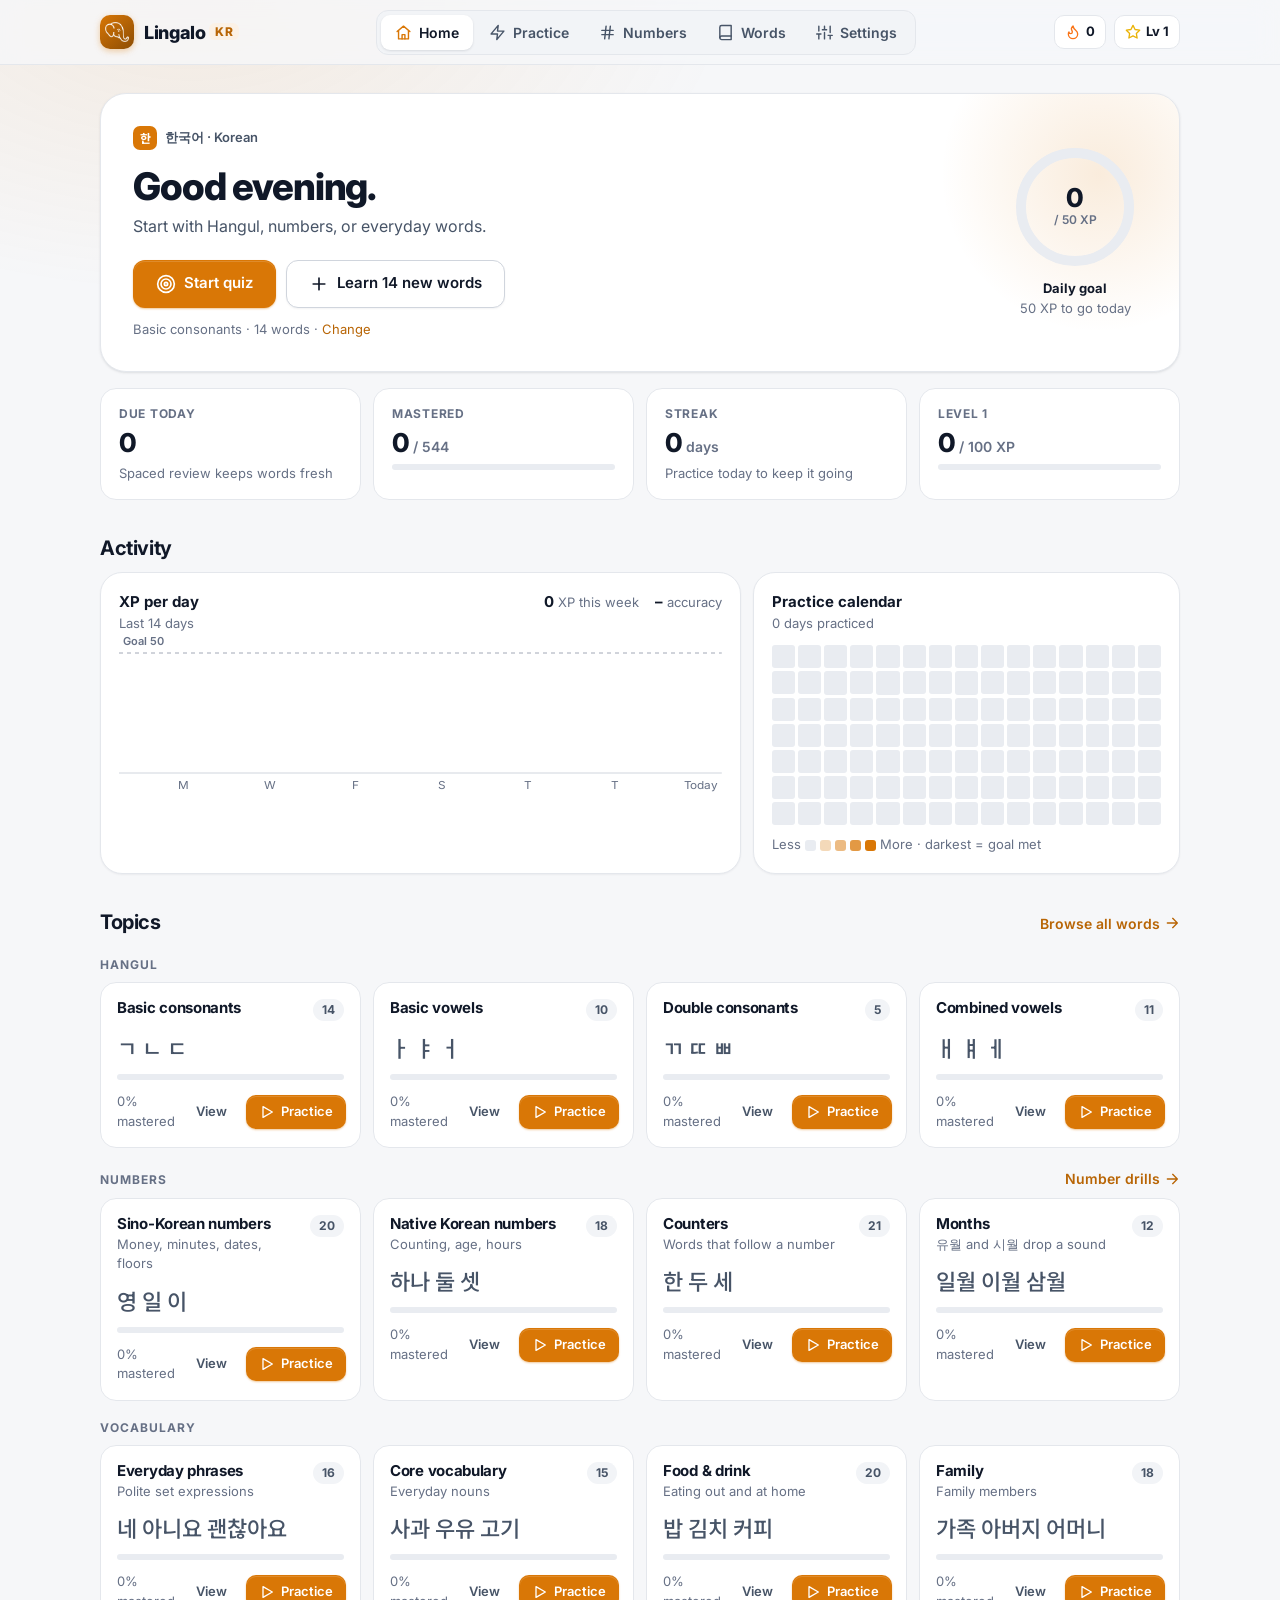
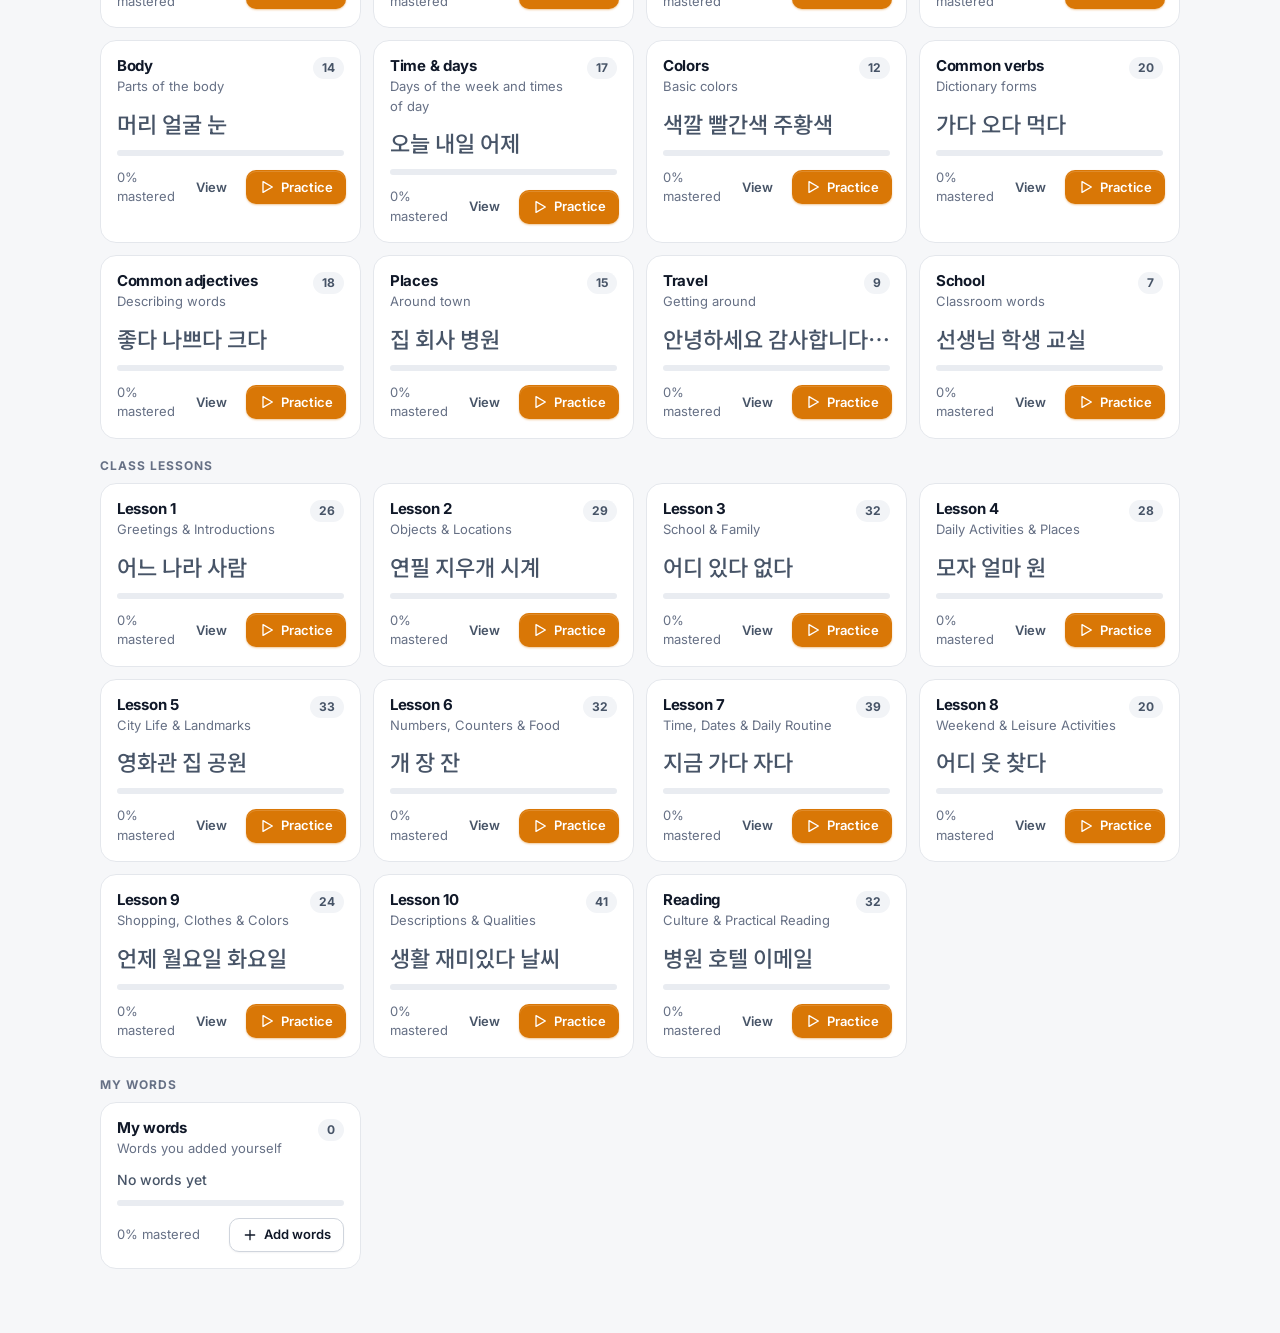
==== index.html @ 386b4884 "LingaloKR: Korean-only learning app Hangul, numbers, and everyday vocabulary with spaced repetition," ====
<!DOCTYPE html>
<html lang="en">
<head>
    <meta charset="UTF-8">
    <meta name="viewport" content="width=device-width, initial-scale=1, viewport-fit=cover">
    <title>LingaloKR — Learn Korean</title>
    <meta name="description" content="Learn Korean with LingaloKR: Hangul, numbers, and everyday words with spaced repetition, listening practice, quizzes, flashcards, and typing.">
    <meta property="og:title" content="LingaloKR">
    <meta property="og:description" content="Learn Korean: Hangul, numbers, and everyday words with spaced repetition.">
    <meta property="og:image" content="assets/logo.png">
    <meta property="og:type" content="website">
    <meta name="theme-color" content="#f6f7f9">

    <link rel="icon" type="image/x-icon" href="assets/favicon.ico">
    <link rel="manifest" href="manifest.json">

    <link rel="preconnect" href="https://fonts.googleapis.com">
    <link rel="preconnect" href="https://fonts.gstatic.com" crossorigin>
    <link href="https://fonts.googleapis.com/css2?family=Inter:wght@400;500;600;700;800&family=Noto+Sans+KR:wght@400;500;700&display=swap" rel="stylesheet">

    <script>
        // Apply the saved theme before first paint to avoid a flash.
        (function () {
            var pref = 'system';
            try { pref = localStorage.getItem('lingalo_theme') || 'system'; } catch (e) {}
            var dark = pref === 'dark' || (pref === 'system' && window.matchMedia('(prefers-color-scheme: dark)').matches);
            document.documentElement.dataset.theme = dark ? 'dark' : 'light';
        })();
    </script>
    <link rel="stylesheet" href="css/styles.css">
</head>
<body>
    <!-- Icon sprite -->
    <svg width="0" height="0" style="position:absolute" aria-hidden="true">
        <defs>
            <symbol id="i-home" viewBox="0 0 24 24"><path d="M3 10.5 12 3l9 7.5"/><path d="M5 9.5V21h14V9.5"/><path d="M10 21v-6h4v6"/></symbol>
            <symbol id="i-zap" viewBox="0 0 24 24"><path d="M13 2 3 14h9l-1 8 10-12h-9l1-8z"/></symbol>
            <symbol id="i-book" viewBox="0 0 24 24"><path d="M4 19.5A2.5 2.5 0 0 1 6.5 17H20"/><path d="M6.5 2H20v20H6.5A2.5 2.5 0 0 1 4 19.5v-15A2.5 2.5 0 0 1 6.5 2z"/></symbol>
            <symbol id="i-settings" viewBox="0 0 24 24"><path d="M4 21v-7M4 10V3M12 21v-9M12 8V3M20 21v-5M20 12V3M1 14h6M9 8h6M17 16h6"/></symbol>
            <symbol id="i-flame" viewBox="0 0 24 24"><path d="M8.5 14.5A2.5 2.5 0 0 0 11 12c0-1.38-.5-2-1-3-1.07-2.14-.22-4.05 2-6 .5 2.5 2 4.9 4 6.5 2 1.6 3 3.5 3 5.5a7 7 0 1 1-14 0c0-1.15.43-2.29 1-3a2.5 2.5 0 0 0 2.5 2.5z"/></symbol>
            <symbol id="i-star" viewBox="0 0 24 24"><path d="M12 2l3.09 6.26L22 9.27l-5 4.87 1.18 6.88L12 17.77l-6.18 3.25L7 14.14 2 9.27l6.91-1.01L12 2z"/></symbol>
            <symbol id="i-volume" viewBox="0 0 24 24"><path d="M11 5 6 9H2v6h4l5 4V5z"/><path d="M15.54 8.46a5 5 0 0 1 0 7.07"/><path d="M19.07 4.93a10 10 0 0 1 0 14.14"/></symbol>
            <symbol id="i-chevron-down" viewBox="0 0 24 24"><path d="m6 9 6 6 6-6"/></symbol>
            <symbol id="i-x" viewBox="0 0 24 24"><path d="M18 6 6 18M6 6l12 12"/></symbol>
            <symbol id="i-check" viewBox="0 0 24 24"><path d="M20 6 9 17l-5-5"/></symbol>
            <symbol id="i-search" viewBox="0 0 24 24"><circle cx="11" cy="11" r="7"/><path d="m21 21-4.3-4.3"/></symbol>
            <symbol id="i-plus" viewBox="0 0 24 24"><path d="M12 5v14M5 12h14"/></symbol>
            <symbol id="i-trash" viewBox="0 0 24 24"><path d="M3 6h18M8 6V4h8v2M19 6l-1 14H6L5 6"/></symbol>
            <symbol id="i-target" viewBox="0 0 24 24"><circle cx="12" cy="12" r="10"/><circle cx="12" cy="12" r="6"/><circle cx="12" cy="12" r="2"/></symbol>
            <symbol id="i-cards" viewBox="0 0 24 24"><rect x="3" y="7" width="14" height="14" rx="2"/><path d="M7 3h12a2 2 0 0 1 2 2v12"/></symbol>
            <symbol id="i-keyboard" viewBox="0 0 24 24"><rect x="2" y="5" width="20" height="14" rx="2"/><path d="M6 9h.01M10 9h.01M14 9h.01M18 9h.01M6 13h.01M18 13h.01M10 13h4M7 16h10"/></symbol>
            <symbol id="i-grid" viewBox="0 0 24 24"><rect x="3" y="3" width="7" height="7" rx="1.5"/><rect x="14" y="3" width="7" height="7" rx="1.5"/><rect x="3" y="14" width="7" height="7" rx="1.5"/><rect x="14" y="14" width="7" height="7" rx="1.5"/></symbol>
            <symbol id="i-sun" viewBox="0 0 24 24"><circle cx="12" cy="12" r="4"/><path d="M12 2v2M12 20v2M4.93 4.93l1.41 1.41M17.66 17.66l1.41 1.41M2 12h2M20 12h2M6.34 17.66l-1.41 1.41M19.07 4.93l-1.41 1.41"/></symbol>
            <symbol id="i-moon" viewBox="0 0 24 24"><path d="M21 12.79A9 9 0 1 1 11.21 3 7 7 0 0 0 21 12.79z"/></symbol>
            <symbol id="i-monitor" viewBox="0 0 24 24"><rect x="2" y="3" width="20" height="14" rx="2"/><path d="M8 21h8M12 17v4"/></symbol>
            <symbol id="i-download" viewBox="0 0 24 24"><path d="M21 15v4a2 2 0 0 1-2 2H5a2 2 0 0 1-2-2v-4"/><path d="m7 10 5 5 5-5M12 15V3"/></symbol>
            <symbol id="i-upload" viewBox="0 0 24 24"><path d="M21 15v4a2 2 0 0 1-2 2H5a2 2 0 0 1-2-2v-4"/><path d="m17 8-5-5-5 5M12 3v12"/></symbol>
            <symbol id="i-rotate" viewBox="0 0 24 24"><path d="M3 12a9 9 0 1 0 3-6.7L3 8"/><path d="M3 3v5h5"/></symbol>
            <symbol id="i-arrow-right" viewBox="0 0 24 24"><path d="M5 12h14M13 5l7 7-7 7"/></symbol>
            <symbol id="i-trophy" viewBox="0 0 24 24"><path d="M8 21h8M12 17v4M7 4h10v5a5 5 0 0 1-10 0V4z"/><path d="M17 5h3v2a3 3 0 0 1-3 3M7 5H4v2a3 3 0 0 0 3 3"/></symbol>
            <symbol id="i-play" viewBox="0 0 24 24"><path d="M6 4l14 8-14 8V4z"/></symbol>
            <symbol id="i-headphones" viewBox="0 0 24 24"><path d="M3 18v-6a9 9 0 0 1 18 0v6"/><path d="M21 19a2 2 0 0 1-2 2h-1v-6h3zM3 19a2 2 0 0 0 2 2h1v-6H3z"/></symbol>
            <symbol id="i-copy" viewBox="0 0 24 24"><rect x="9" y="9" width="13" height="13" rx="2"/><path d="M5 15H4a2 2 0 0 1-2-2V4a2 2 0 0 1 2-2h9a2 2 0 0 1 2 2v1"/></symbol>
            <symbol id="i-hash" viewBox="0 0 24 24"><path d="M4 9h16M4 15h16M10 3 8 21M16 3l-2 18"/></symbol>
            <symbol id="i-clock" viewBox="0 0 24 24"><circle cx="12" cy="12" r="10"/><path d="M12 6v6l4 2"/></symbol>
        </defs>
    </svg>

    <a class="skip-link" href="#main">Skip to content</a>

    <!-- Header -->
    <header class="site-header">
        <div class="header-inner">
            <a class="brand" href="#/home" aria-label="LingaloKR home">
                <span class="brand-mark"><img src="assets/logo.png" alt=""></span>
                <span class="brand-name">Lingalo<span class="brand-kr">KR</span></span>
            </a>

            <nav class="top-nav" aria-label="Main">
                <a href="#/home" data-nav="home"><svg class="icon"><use href="#i-home"/></svg>Home</a>
                <a href="#/practice" data-nav="practice"><svg class="icon"><use href="#i-zap"/></svg>Practice</a>
                <a href="#/numbers" data-nav="numbers"><svg class="icon"><use href="#i-hash"/></svg>Numbers</a>
                <a href="#/words" data-nav="words"><svg class="icon"><use href="#i-book"/></svg>Words</a>
                <a href="#/settings" data-nav="settings"><svg class="icon"><use href="#i-settings"/></svg>Settings</a>
            </nav>

            <div class="header-right">
                <div class="chip chip-streak" title="Daily streak">
                    <svg class="icon"><use href="#i-flame"/></svg><span id="hdr-streak">0</span>
                </div>
                <div class="chip chip-level" title="Level">
                    <svg class="icon"><use href="#i-star"/></svg><span>Lv <span id="hdr-level">1</span></span>
                </div>
            </div>
        </div>
    </header>

    <main id="main" class="app-main">
        <section id="view-home" class="view" hidden></section>
        <section id="view-practice" class="view" hidden></section>
        <section id="view-numbers" class="view" hidden></section>
        <section id="view-words" class="view" hidden></section>
        <section id="view-settings" class="view" hidden></section>
    </main>

    <!-- Mobile bottom navigation -->
    <nav class="bottom-nav" aria-label="Main">
        <a href="#/home" data-nav="home"><svg class="icon"><use href="#i-home"/></svg><span>Home</span></a>
        <a href="#/practice" data-nav="practice"><svg class="icon"><use href="#i-zap"/></svg><span>Practice</span></a>
        <a href="#/numbers" data-nav="numbers"><svg class="icon"><use href="#i-hash"/></svg><span>Numbers</span></a>
        <a href="#/words" data-nav="words"><svg class="icon"><use href="#i-book"/></svg><span>Words</span></a>
        <a href="#/settings" data-nav="settings"><svg class="icon"><use href="#i-settings"/></svg><span>Settings</span></a>
    </nav>

    <!-- Study session (full screen) -->
    <div id="study" class="study" hidden>
        <div class="study-bar">
            <button type="button" class="icon-btn" data-action="exit-study" aria-label="Exit session" title="Exit (Esc)">
                <svg class="icon"><use href="#i-x"/></svg>
            </button>
            <div class="study-progress" aria-hidden="true"><span id="study-progress-fill"></span></div>
            <div class="study-meta">
                <span class="study-timer" id="study-timer" hidden><svg class="icon icon-sm"><use href="#i-clock"/></svg><span id="study-timer-val">60</span>s</span>
                <span class="study-count" id="study-count">0 / 0</span>
                <span class="study-streak" id="study-streak" title="Answer streak"><svg class="icon icon-sm"><use href="#i-flame"/></svg><span id="study-streak-val">0</span></span>
            </div>
            <button type="button" class="icon-btn" data-action="replay-audio" aria-label="Play pronunciation" title="Play pronunciation (R)">
                <svg class="icon"><use href="#i-volume"/></svg>
            </button>
        </div>
        <div class="study-body" id="study-body"></div>
    </div>

    <!-- Confirm dialog -->
    <dialog id="confirm-dialog" class="dialog">
        <form method="dialog">
            <h3 id="confirm-title">Are you sure?</h3>
            <p id="confirm-body"></p>
            <div class="dialog-actions">
                <button type="submit" value="cancel" class="btn btn-secondary">Cancel</button>
                <button type="submit" value="ok" class="btn btn-primary" id="confirm-ok">Confirm</button>
            </div>
        </form>
    </dialog>

    <!-- Transfer code dialog -->
    <dialog id="transfer-dialog" class="dialog">
        <form method="dialog">
            <h3 id="transfer-title">Enter a transfer code</h3>
            <p id="transfer-hint"></p>
            <textarea id="transfer-text" rows="5" class="code-box" spellcheck="false" aria-label="Transfer code"></textarea>
            <div class="dialog-actions">
                <button type="submit" value="cancel" class="btn btn-secondary">Close</button>
                <button type="submit" value="ok" class="btn btn-primary" id="transfer-ok">Restore</button>
            </div>
        </form>
    </dialog>

    <div class="chart-tip" id="chart-tip" role="tooltip" hidden></div>
    <input type="file" id="import-file" accept="application/json,.json" hidden>
    <div class="toasts" id="toasts" aria-live="polite"></div>

    <script src="js/hangul.js"></script>
    <script src="js/data.js"></script>
    <script src="js/korean_class_words.js"></script>
    <script src="js/examples.js"></script>
    <script src="js/app.js"></script>
</body>
</html>
---- css/styles.css ----
/* ==========================================================================
   Lingalo — styles
   Tokens first, then layout, components, views, and the study screen.
   The accent color is set per language from JS (--accent).
   ========================================================================== */

:root {
    --accent: #d97706;
    --font-ui: 'Inter', system-ui, -apple-system, 'Segoe UI', Roboto, sans-serif;
    --font-lang: 'Noto Sans KR', sans-serif;

    --bg: #f6f7f9;
    --surface: #ffffff;
    --surface-2: #f2f4f7;
    --surface-3: #e9ecf1;
    --border: #e4e7ec;
    --border-strong: #d0d5dd;
    --text: #101828;
    --text-2: #475467;
    --text-3: #667085;
    --success: #079455;
    --success-soft: #ecfdf3;
    --danger: #d92d20;
    --danger-soft: #fef3f2;
    --warn: #dc6803;

    --accent-ink: color-mix(in srgb, var(--accent) 85%, black);
    --accent-soft: color-mix(in srgb, var(--accent) 10%, var(--surface));
    --accent-line: color-mix(in srgb, var(--accent) 35%, var(--surface));

    --shadow-sm: 0 1px 2px rgba(16, 24, 40, .05);
    --shadow: 0 1px 3px rgba(16, 24, 40, .08), 0 1px 2px rgba(16, 24, 40, .04);
    --shadow-lg: 0 12px 32px -8px rgba(16, 24, 40, .14), 0 4px 8px -4px rgba(16, 24, 40, .06);

    --r-sm: 8px;
    --r: 12px;
    --r-lg: 16px;
    --r-xl: 22px;
    --header-h: 64px;
    --max: 1120px;
    --ease: cubic-bezier(.2, .8, .2, 1);
    color-scheme: light;
}

[data-theme="dark"] {
    --bg: #0d1117;
    --surface: #151a22;
    --surface-2: #1c222c;
    --surface-3: #252c38;
    --border: #262d38;
    --border-strong: #353e4c;
    --text: #edf0f4;
    --text-2: #b0b8c4;
    --text-3: #8590a0;
    --success: #32d583;
    --success-soft: color-mix(in srgb, #32d583 12%, var(--surface));
    --danger: #f97066;
    --danger-soft: color-mix(in srgb, #f97066 12%, var(--surface));
    --warn: #fdb022;
    --accent-ink: color-mix(in srgb, var(--accent) 65%, white);
    --accent-soft: color-mix(in srgb, var(--accent) 16%, var(--surface));
    --accent-line: color-mix(in srgb, var(--accent) 45%, var(--surface));
    --shadow-sm: 0 1px 2px rgba(0, 0, 0, .3);
    --shadow: 0 1px 3px rgba(0, 0, 0, .35);
    --shadow-lg: 0 16px 40px -8px rgba(0, 0, 0, .55);
    color-scheme: dark;
}

/* --- Base ---------------------------------------------------------------- */
*, *::before, *::after { box-sizing: border-box; }
html { -webkit-text-size-adjust: 100%; scroll-padding-top: calc(var(--header-h) + 16px); }
body {
    margin: 0;
    font-family: var(--font-ui);
    font-size: 15px;
    line-height: 1.5;
    color: var(--text);
    background: var(--bg);
    -webkit-font-smoothing: antialiased;
    min-height: 100vh;
}
body::before {
    content: '';
    position: fixed;
    inset: 0 0 auto 0;
    height: 420px;
    background: radial-gradient(60% 100% at 15% 0%, color-mix(in srgb, var(--accent) 10%, transparent), transparent 70%);
    pointer-events: none;
    z-index: -1;
    transition: background .4s;
}
h1, h2, h3, h4 { margin: 0; line-height: 1.2; letter-spacing: -.02em; }
p { margin: 0; }
a { color: var(--accent-ink); text-decoration: none; }
a:hover { text-decoration: underline; }
button, input, select, textarea { font: inherit; color: inherit; }
button { cursor: pointer; }
[hidden] { display: none !important; }
code { font-size: .9em; background: var(--surface-2); padding: 1px 6px; border-radius: 6px; }
kbd {
    font-family: ui-monospace, 'SF Mono', Consolas, monospace;
    font-size: 11px;
    line-height: 1;
    padding: 3px 6px;
    border-radius: 6px;
    border: 1px solid var(--border-strong);
    border-bottom-width: 2px;
    background: var(--surface);
    color: var(--text-3);
}
:focus-visible { outline: 2px solid var(--accent); outline-offset: 2px; }

.icon { width: 20px; height: 20px; flex: none; fill: none; stroke: currentColor; stroke-width: 2; stroke-linecap: round; stroke-linejoin: round; }
.icon-sm { width: 16px; height: 16px; }
.icon-xs { width: 12px; height: 12px; stroke-width: 3; }
.lang-text { font-family: var(--font-lang), var(--font-ui); }
.muted { color: var(--text-3); }
.small { font-size: 13px; }
.accent { color: var(--accent-ink); }
.danger-text { color: var(--danger) !important; }
.row-gap { display: flex; gap: 8px; flex-wrap: wrap; }
.center { text-align: center; }

.skip-link { position: absolute; left: -999px; top: 8px; background: var(--surface); padding: 8px 12px; border-radius: var(--r-sm); z-index: 100; }
.skip-link:focus { left: 8px; }

/* --- Buttons ------------------------------------------------------------- */
.btn {
    display: inline-flex;
    align-items: center;
    justify-content: center;
    gap: 8px;
    height: 40px;
    padding: 0 16px;
    border-radius: var(--r);
    border: 1px solid transparent;
    font-weight: 600;
    font-size: 14px;
    white-space: nowrap;
    transition: background .15s, border-color .15s, color .15s, transform .1s, box-shadow .15s;
}
.btn:active:not(:disabled) { transform: translateY(1px); }
.btn:disabled { opacity: .5; cursor: not-allowed; }
.btn kbd { background: transparent; color: inherit; opacity: .7; border-color: currentColor; }
.btn-sm { height: 34px; padding: 0 12px; font-size: 13px; border-radius: 10px; gap: 6px; }
.btn-lg { height: 48px; padding: 0 22px; font-size: 15px; }
.btn-block { width: 100%; }
.btn-primary { background: var(--accent); color: #fff; box-shadow: 0 1px 2px color-mix(in srgb, var(--accent) 40%, transparent), inset 0 1px 0 rgba(255,255,255,.15); }
.btn-primary:hover:not(:disabled) { background: color-mix(in srgb, var(--accent) 88%, black); }
.btn-secondary { background: var(--surface); border-color: var(--border-strong); color: var(--text); box-shadow: var(--shadow-sm); }
.btn-secondary:hover:not(:disabled) { background: var(--surface-2); }
.btn-ghost { background: transparent; color: var(--text-2); }
.btn-ghost:hover:not(:disabled) { background: var(--surface-2); color: var(--text); }
.btn-danger { background: var(--danger); color: #fff; }
.btn-danger:hover:not(:disabled) { background: color-mix(in srgb, var(--danger) 88%, black); }
.btn-success { background: var(--success); color: #fff; }

.icon-btn {
    display: inline-grid;
    place-items: center;
    width: 40px;
    height: 40px;
    border-radius: 10px;
    border: 0;
    background: transparent;
    color: var(--text-2);
    transition: background .15s, color .15s;
}
.icon-btn:hover { background: var(--surface-2); color: var(--text); }
.icon-btn-sm { width: 30px; height: 30px; margin: -6px -6px -6px 0; }

.link-btn { background: none; border: 0; padding: 0; color: var(--accent-ink); font-weight: 600; font-size: 13px; }
.link-btn:hover { text-decoration: underline; }
.link { display: inline-flex; align-items: center; gap: 4px; font-weight: 600; font-size: 14px; }

/* --- Header -------------------------------------------------------------- */
.site-header {
    position: sticky;
    top: 0;
    z-index: 40;
    background: color-mix(in srgb, var(--bg) 82%, transparent);
    backdrop-filter: saturate(180%) blur(14px);
    -webkit-backdrop-filter: saturate(180%) blur(14px);
    border-bottom: 1px solid var(--border);
}
.header-inner {
    max-width: var(--max);
    margin: 0 auto;
    height: var(--header-h);
    padding: 0 20px;
    display: flex;
    align-items: center;
    gap: 16px;
}
.brand { display: flex; align-items: center; gap: 10px; color: var(--text); font-weight: 800; font-size: 18px; letter-spacing: -.02em; }
.brand:hover { text-decoration: none; }
.brand-mark {
    width: 34px; height: 34px;
    border-radius: 10px;
    background: linear-gradient(140deg, var(--accent), color-mix(in srgb, var(--accent) 65%, black));
    display: grid; place-items: center;
    box-shadow: 0 2px 6px color-mix(in srgb, var(--accent) 35%, transparent);
    transition: background .4s;
}
.brand-mark img { width: 24px; height: 24px; object-fit: contain; }

.top-nav { display: flex; gap: 2px; margin: 0 auto; background: var(--surface-2); padding: 4px; border-radius: 12px; border: 1px solid var(--border); }
.top-nav a {
    display: flex; align-items: center; gap: 7px;
    padding: 7px 14px;
    border-radius: 9px;
    color: var(--text-2);
    font-weight: 600;
    font-size: 14px;
    transition: background .15s, color .15s;
}
.top-nav a .icon { width: 17px; height: 17px; }
.top-nav a:hover { color: var(--text); text-decoration: none; }
.top-nav a.is-active { background: var(--surface); color: var(--text); box-shadow: var(--shadow); }
.top-nav a.is-active .icon { color: var(--accent); }

.header-right { display: flex; align-items: center; gap: 8px; }
.chip {
    display: inline-flex; align-items: center; gap: 5px;
    height: 34px; padding: 0 10px;
    border-radius: 10px;
    background: var(--surface);
    border: 1px solid var(--border);
    font-weight: 700; font-size: 13px;
    white-space: nowrap;
}
.chip .icon { width: 16px; height: 16px; }
.chip-streak .icon { color: #f97316; }
.chip-level .icon { color: #eab308; }

.lang-badge {
    display: inline-grid; place-items: center;
    width: 30px; height: 30px; flex: none;
    border-radius: 8px;
    background: var(--accent);
    color: #fff;
    font-family: 'Noto Sans KR', var(--font-ui);
    font-weight: 700; font-size: 14px;
}
.lang-badge-sm { width: 24px; height: 24px; font-size: 12px; border-radius: 7px; }
.brand-kr {
    margin-left: 4px;
    padding: 1px 6px;
    border-radius: 6px;
    background: var(--accent-soft);
    color: var(--accent-ink);
    font-size: 12px;
    font-weight: 800;
    vertical-align: 3px;
    letter-spacing: .02em;
}

@keyframes pop { from { opacity: 0; transform: translateY(-4px) scale(.98); } }

/* --- Layout -------------------------------------------------------------- */
.app-main { max-width: var(--max); margin: 0 auto; padding: 28px 20px 64px; }
.view { animation: fade .25s var(--ease); }
@keyframes fade { from { opacity: 0; transform: translateY(4px); } }

.page-head { margin-bottom: 20px; }
.page-head h1 { font-size: 30px; font-weight: 800; }
.lead { color: var(--text-2); font-size: 16px; margin-top: 4px; }

.section { margin-top: 36px; }
.section-head { display: flex; align-items: baseline; justify-content: space-between; gap: 12px; margin-bottom: 4px; }
.section-head h2 { font-size: 20px; font-weight: 700; }
.group-title { font-size: 12px; text-transform: uppercase; letter-spacing: .08em; color: var(--text-3); font-weight: 700; margin: 20px 0 10px; }

.panel {
    background: var(--surface);
    border: 1px solid var(--border);
    border-radius: var(--r-xl);
    padding: 20px;
    box-shadow: var(--shadow-sm);
}
.panel + .panel { margin-top: 16px; }
.panel-head { display: flex; align-items: center; gap: 10px; margin-bottom: 14px; }
.panel-head h2 { font-size: 17px; font-weight: 700; }
.step {
    width: 26px; height: 26px; border-radius: 50%;
    display: grid; place-items: center;
    background: var(--accent-soft); color: var(--accent-ink);
    font-weight: 800; font-size: 13px;
}

.bar { height: 6px; border-radius: 99px; background: var(--surface-3); overflow: hidden; }
.bar > span { display: block; height: 100%; border-radius: inherit; background: var(--bar, var(--accent)); transition: width .5s var(--ease); min-width: 0; }
.bar-thin { height: 4px; }

/* --- Home ---------------------------------------------------------------- */
.hero {
    display: grid;
    grid-template-columns: 1fr auto;
    gap: 28px;
    align-items: center;
    padding: 32px;
    background: var(--surface);
    border: 1px solid var(--border);
    border-radius: 26px;
    box-shadow: var(--shadow);
    position: relative;
    overflow: hidden;
}
.hero::after {
    content: '';
    position: absolute; right: -80px; top: -80px;
    width: 320px; height: 320px; border-radius: 50%;
    background: radial-gradient(circle, color-mix(in srgb, var(--accent) 14%, transparent), transparent 70%);
    pointer-events: none;
}
.eyebrow { display: inline-flex; align-items: center; gap: 8px; font-weight: 600; font-size: 13px; color: var(--text-2); margin-bottom: 14px; }
.hero h1 { font-size: 38px; font-weight: 800; letter-spacing: -.03em; }
.hero-actions { display: flex; gap: 10px; flex-wrap: wrap; margin-top: 22px; }
.hero-note { margin-top: 12px; font-size: 13px; color: var(--text-3); }
.hero-goal { display: flex; flex-direction: column; align-items: center; gap: 12px; padding: 4px 12px; position: relative; z-index: 1; }
.ring-wrap { position: relative; width: 120px; height: 120px; }
.ring { transform: rotate(-90deg); display: block; }
.ring-track { fill: none; stroke: var(--surface-3); stroke-width: 10; }
.ring-fill { fill: none; stroke: var(--accent); stroke-width: 10; stroke-linecap: round; transition: stroke-dashoffset .8s var(--ease); }
.ring-label { position: absolute; inset: 0; display: grid; place-content: center; text-align: center; }
.ring-label strong { font-size: 26px; font-weight: 800; line-height: 1; }
.ring-label span { font-size: 12px; color: var(--text-3); font-weight: 600; }
.goal-text { display: flex; flex-direction: column; align-items: center; text-align: center; font-size: 13px; }
.goal-text span { color: var(--text-3); }

.stat-grid { display: grid; grid-template-columns: repeat(4, 1fr); gap: 12px; margin-top: 16px; }
.stat {
    display: flex; flex-direction: column; gap: 6px;
    padding: 16px 18px;
    background: var(--surface);
    border: 1px solid var(--border);
    border-radius: var(--r-lg);
}
.stat-label { font-size: 12px; font-weight: 700; text-transform: uppercase; letter-spacing: .06em; color: var(--text-3); }
.stat-value { font-size: 26px; font-weight: 800; letter-spacing: -.02em; line-height: 1.1; }
.stat-value small { font-size: 14px; font-weight: 600; color: var(--text-3); letter-spacing: 0; }
.stat-value.warn { color: var(--warn); }

.topic-grid { display: grid; grid-template-columns: repeat(auto-fill, minmax(250px, 1fr)); gap: 12px; }
.topic-card {
    display: flex; flex-direction: column; gap: 10px;
    padding: 16px;
    background: var(--surface);
    border: 1px solid var(--border);
    border-radius: var(--r-lg);
    transition: border-color .15s, box-shadow .15s, transform .15s;
}
.topic-card:hover { border-color: var(--accent-line); box-shadow: var(--shadow-lg); transform: translateY(-1px); }
.topic-head { display: flex; justify-content: space-between; gap: 10px; align-items: flex-start; }
.topic-head h4 { font-size: 15px; font-weight: 700; }
.topic-head p { font-size: 13px; color: var(--text-3); margin-top: 2px; }
.count-pill { font-size: 12px; font-weight: 700; color: var(--text-2); background: var(--surface-2); border-radius: 99px; padding: 2px 9px; flex: none; }
.topic-sample { font-size: 22px; font-weight: 500; color: var(--text-2); white-space: nowrap; overflow: hidden; text-overflow: ellipsis; }
.topic-sample.muted { font-size: 14px; font-family: var(--font-ui); }
.topic-foot { display: flex; align-items: center; justify-content: space-between; gap: 8px; margin-top: 2px; }
.topic-actions { display: flex; gap: 6px; }


/* --- Practice ------------------------------------------------------------ */
.topic-group + .topic-group { margin-top: 16px; }
.topic-group-head { display: flex; align-items: center; justify-content: space-between; margin-bottom: 8px; }
.topic-group-head h3 { font-size: 12px; text-transform: uppercase; letter-spacing: .08em; color: var(--text-3); font-weight: 700; }
.check-chips { display: flex; flex-wrap: wrap; gap: 8px; }
.check-chip {
    display: inline-flex; align-items: center; gap: 8px;
    height: 38px; padding: 0 12px 0 10px;
    border-radius: 10px;
    border: 1px solid var(--border-strong);
    background: var(--surface);
    font-weight: 600; font-size: 14px;
    transition: background .15s, border-color .15s;
}
.check-chip:hover:not(:disabled) { background: var(--surface-2); }
.check-chip:disabled { opacity: .45; cursor: not-allowed; }
.check-box {
    width: 18px; height: 18px; border-radius: 5px;
    border: 1.5px solid var(--border-strong);
    display: grid; place-items: center;
    color: transparent;
    transition: background .15s, border-color .15s;
}
.chip-count { font-size: 12px; color: var(--text-3); font-weight: 600; }
.check-chip.is-on { border-color: var(--accent); background: var(--accent-soft); }
.check-chip.is-on .check-box { background: var(--accent); border-color: var(--accent); color: #fff; }

.mode-grid { display: grid; grid-template-columns: repeat(3, 1fr); gap: 10px; }
.mode-card {
    display: flex; flex-direction: column; align-items: flex-start; gap: 4px;
    padding: 14px;
    text-align: left;
    border-radius: var(--r-lg);
    border: 1.5px solid var(--border);
    background: var(--surface);
    transition: border-color .15s, background .15s, box-shadow .15s;
}
.mode-card:hover { border-color: var(--border-strong); }
.mode-card strong { font-size: 14px; margin-top: 6px; }
.mode-card small { font-size: 12.5px; color: var(--text-3); line-height: 1.4; }
.mode-icon { width: 36px; height: 36px; border-radius: 10px; background: var(--surface-2); display: grid; place-items: center; color: var(--text-2); transition: background .15s, color .15s; }
.mode-card.is-on { border-color: var(--accent); background: var(--accent-soft); box-shadow: 0 0 0 3px color-mix(in srgb, var(--accent) 12%, transparent); }
.mode-card.is-on .mode-icon { background: var(--accent); color: #fff; }

.options-grid { display: grid; grid-template-columns: 1fr 1fr; gap: 10px; }
.switch-row, .setting-row {
    display: flex; align-items: center; justify-content: space-between; gap: 16px;
    padding: 12px 14px;
    border-radius: var(--r);
    background: var(--surface-2);
}
.switch-row > span, .setting-row > span { display: flex; flex-direction: column; min-width: 0; }
.switch-row strong, .setting-row strong { font-size: 14px; }
.switch-row small, .setting-row small { font-size: 12.5px; color: var(--text-3); }
.switch-row.is-disabled { opacity: .55; }
label.switch-row, label.setting-row { cursor: pointer; }

.switch {
    appearance: none; -webkit-appearance: none;
    flex: none;
    width: 42px; height: 24px;
    border-radius: 99px;
    background: var(--border-strong);
    position: relative;
    cursor: pointer;
    transition: background .2s;
    margin: 0;
}
.switch::after {
    content: '';
    position: absolute; top: 3px; left: 3px;
    width: 18px; height: 18px; border-radius: 50%;
    background: #fff;
    box-shadow: 0 1px 2px rgba(0,0,0,.25);
    transition: transform .2s var(--ease);
}
.switch:checked { background: var(--accent); }
.switch:checked::after { transform: translateX(18px); }
.switch:disabled { cursor: not-allowed; }

.segmented { display: inline-flex; padding: 3px; gap: 2px; background: var(--surface-3); border-radius: 10px; flex: none; }
.segmented button {
    display: inline-flex; align-items: center; gap: 6px;
    border: 0; background: transparent;
    height: 30px; padding: 0 12px;
    border-radius: 8px;
    font-size: 13px; font-weight: 600; color: var(--text-2);
    white-space: nowrap;
    transition: background .15s, color .15s;
}
.segmented button:hover:not(:disabled) { color: var(--text); }
.segmented button.is-on { background: var(--surface); color: var(--text); box-shadow: var(--shadow); }
.segmented button:disabled { opacity: .5; cursor: not-allowed; }

.start-bar {
    position: sticky;
    bottom: 16px;
    margin-top: 16px;
    display: flex; align-items: center; justify-content: space-between; gap: 16px;
    padding: 14px 14px 14px 20px;
    background: color-mix(in srgb, var(--surface) 90%, transparent);
    backdrop-filter: blur(12px);
    -webkit-backdrop-filter: blur(12px);
    border: 1px solid var(--border);
    border-radius: var(--r-xl);
    box-shadow: var(--shadow-lg);
    z-index: 5;
}
.start-bar > div { display: flex; flex-direction: column; }

/* --- Words --------------------------------------------------------------- */
.toolbar { display: flex; gap: 10px; flex-wrap: wrap; align-items: center; margin-bottom: 16px; }
.search {
    flex: 1 1 260px;
    display: flex; align-items: center; gap: 8px;
    height: 42px; padding: 0 12px;
    background: var(--surface);
    border: 1px solid var(--border-strong);
    border-radius: var(--r);
    color: var(--text-3);
}
.search:focus-within { border-color: var(--accent); box-shadow: 0 0 0 3px var(--accent-soft); }
.search input { flex: 1; border: 0; outline: 0; background: transparent; height: 100%; min-width: 0; color: var(--text); }
.select {
    height: 42px; padding: 0 36px 0 12px;
    border-radius: var(--r);
    border: 1px solid var(--border-strong);
    background: var(--surface) url("data:image/svg+xml,%3Csvg xmlns='http://www.w3.org/2000/svg' width='16' height='16' viewBox='0 0 24 24' fill='none' stroke='%23667085' stroke-width='2' stroke-linecap='round' stroke-linejoin='round'%3E%3Cpath d='m6 9 6 6 6-6'/%3E%3C/svg%3E") no-repeat right 12px center;
    appearance: none; -webkit-appearance: none;
    font-weight: 600; font-size: 14px;
    max-width: 100%;
}
.select:focus { border-color: var(--accent); outline: 0; box-shadow: 0 0 0 3px var(--accent-soft); }
.toolbar .segmented { height: 42px; align-items: center; }
.toolbar .segmented button { height: 34px; }

.words-summary {
    display: flex; align-items: center; justify-content: space-between; gap: 12px;
    padding: 12px 16px;
    margin-bottom: 14px;
    background: var(--surface);
    border: 1px solid var(--border);
    border-radius: var(--r-lg);
}
.words-summary > div { display: flex; flex-direction: column; }

.word-grid { display: grid; grid-template-columns: repeat(auto-fill, minmax(170px, 1fr)); gap: 10px; }
.word-card {
    display: flex; flex-direction: column; gap: 2px;
    padding: 14px;
    background: var(--surface);
    border: 1px solid var(--border);
    border-radius: var(--r-lg);
    cursor: pointer;
    transition: border-color .15s, box-shadow .15s, transform .15s;
    min-width: 0;
}
.word-card:hover { border-color: var(--accent-line); box-shadow: var(--shadow); }
.word-card.pulse { animation: pulse .4s var(--ease); }
@keyframes pulse { 50% { transform: scale(.97); border-color: var(--accent); } }
.word-top { display: flex; align-items: center; gap: 6px; min-height: 20px; margin-bottom: 6px; }
.word-top .note { font-size: 11px; color: var(--text-3); background: var(--surface-2); padding: 1px 6px; border-radius: 6px; white-space: nowrap; overflow: hidden; text-overflow: ellipsis; min-width: 0; }
.word-top .word-audio, .word-top .icon-btn { margin-left: auto; color: var(--text-3); }
.word-card:hover .word-audio { color: var(--accent-ink); }
.word-key { font-size: 26px; font-weight: 600; line-height: 1.25; overflow-wrap: anywhere; }
.word-rom { font-size: 13px; color: var(--accent-ink); font-weight: 600; }
.word-def { font-size: 14px; color: var(--text-2); }

.dots { display: inline-flex; gap: 3px; }
.dots i { width: 6px; height: 6px; border-radius: 50%; background: var(--surface-3); }
.dots i.on { background: var(--accent); }

.add-words { margin-bottom: 14px; }
.add-words .panel-head { margin-bottom: 4px; }
.add-words textarea {
    width: 100%;
    margin-top: 12px;
    padding: 12px;
    border-radius: var(--r);
    border: 1px solid var(--border-strong);
    background: var(--surface);
    resize: vertical;
    outline: 0;
}
.add-words textarea:focus { border-color: var(--accent); box-shadow: 0 0 0 3px var(--accent-soft); }
.add-words-foot { display: flex; align-items: center; justify-content: space-between; gap: 10px; margin-top: 10px; flex-wrap: wrap; }

.empty { display: flex; flex-direction: column; align-items: center; gap: 4px; padding: 56px 16px; text-align: center; border: 1.5px dashed var(--border-strong); border-radius: var(--r-xl); }
.empty-icon { width: 48px; height: 48px; border-radius: 14px; background: var(--surface-2); display: grid; place-items: center; color: var(--text-3); margin-bottom: 8px; }

/* --- Settings ------------------------------------------------------------ */
.settings { max-width: 760px; }
.settings .setting-row { background: transparent; padding: 14px 0; border-radius: 0; flex-wrap: wrap; }
.settings .setting-row + .setting-row { border-top: 1px solid var(--border); }
.settings .panel-head { margin-bottom: 0; }
.range-wrap { display: flex; align-items: center; gap: 10px; }
.range-wrap input[type="range"] { width: 140px; accent-color: var(--accent); }
.range-wrap output { font-weight: 700; font-size: 13px; min-width: 44px; text-align: right; }
.shortcuts { margin: 12px 0 0; display: grid; grid-template-columns: 1fr 1fr; gap: 8px 24px; }
.shortcuts div { display: flex; justify-content: space-between; align-items: center; gap: 10px; padding: 8px 0; border-bottom: 1px solid var(--border); font-size: 14px; }
.shortcuts dt { order: 2; display: flex; gap: 4px; align-items: center; color: var(--text-3); }
.shortcuts dd { margin: 0; color: var(--text-2); }

/* --- Bottom nav (mobile) ------------------------------------------------- */
.bottom-nav { display: none; }

/* --- Study screen -------------------------------------------------------- */
body.is-studying { overflow: hidden; }
.study {
    position: fixed; inset: 0;
    z-index: 60;
    background: var(--bg);
    display: flex; flex-direction: column;
    animation: fade .2s var(--ease);
}
.study::before {
    content: '';
    position: absolute; inset: 0 0 auto 0; height: 50%;
    background: radial-gradient(70% 100% at 50% 0%, color-mix(in srgb, var(--accent) 9%, transparent), transparent 70%);
    pointer-events: none;
}
.study-bar {
    position: relative;
    display: flex; align-items: center; gap: 14px;
    max-width: 820px; width: 100%;
    margin: 0 auto;
    padding: 14px 16px;
}
.study-progress { flex: 1; height: 10px; border-radius: 99px; background: var(--surface-3); overflow: hidden; }
.study-progress span { display: block; height: 100%; width: 0; background: var(--accent); border-radius: inherit; transition: width .4s var(--ease); }
.study-meta { display: flex; align-items: center; gap: 12px; font-weight: 700; font-size: 14px; color: var(--text-2); font-variant-numeric: tabular-nums; }
.study-meta > span { display: inline-flex; align-items: center; gap: 4px; }
.study-streak.is-hot { color: #f97316; }
.study-timer { color: var(--text); }
.study-timer.is-low { color: var(--danger); animation: blink 1s infinite; }
@keyframes blink { 50% { opacity: .55; } }

.study-body {
    position: relative;
    flex: 1;
    overflow-y: auto;
    display: flex; flex-direction: column; align-items: center;
    padding: 12px 16px calc(24px + env(safe-area-inset-bottom));
}
.study-card { width: 100%; max-width: 560px; margin: auto 0; display: flex; flex-direction: column; gap: 20px; padding-bottom: 96px; }
.study-card-wide { max-width: 720px; }

.prompt {
    display: flex; flex-direction: column; align-items: center; gap: 6px;
    padding: 28px 20px 22px;
    text-align: center;
    background: var(--surface);
    border: 1px solid var(--border);
    border-radius: 24px;
    box-shadow: var(--shadow);
}
.prompt-label { font-size: 13px; font-weight: 700; color: var(--text-3); text-transform: uppercase; letter-spacing: .07em; }
.prompt-text { font-size: 72px; font-weight: 700; line-height: 1.15; letter-spacing: -.02em; overflow-wrap: anywhere; padding: 6px 0; }
.prompt-text.is-mid { font-size: 48px; }
.prompt-text.is-long { font-size: 32px; }
.prompt-hint { font-size: 16px; color: var(--accent-ink); font-weight: 600; min-height: 24px; }

.options { display: grid; grid-template-columns: 1fr 1fr; gap: 10px; }
.option {
    display: flex; align-items: center; gap: 12px;
    min-height: 64px;
    padding: 12px 16px;
    text-align: left;
    background: var(--surface);
    border: 1.5px solid var(--border);
    border-bottom-width: 3px;
    border-radius: var(--r-lg);
    font-size: 16px; font-weight: 600;
    transition: border-color .12s, background .12s, transform .08s;
}
.option:hover:not(:disabled) { border-color: var(--accent-line); background: var(--accent-soft); }
.option:active:not(:disabled) { transform: translateY(2px); border-bottom-width: 1.5px; }
.option:disabled { cursor: default; }
.option kbd { flex: none; }
.option.is-right { border-color: var(--success); background: var(--success-soft); color: var(--success); animation: pop-in .3s var(--ease); }
.option.is-right kbd { border-color: var(--success); color: var(--success); }
.option.is-wrong { border-color: var(--danger); background: var(--danger-soft); color: var(--danger); animation: shake .35s; }
.option.is-wrong kbd { border-color: var(--danger); color: var(--danger); }
.option:disabled:not(.is-right):not(.is-wrong) { opacity: .5; }
@keyframes shake { 20%, 60% { transform: translateX(-5px); } 40%, 80% { transform: translateX(5px); } }
@keyframes pop-in { 50% { transform: scale(1.03); } }

/* Feedback sheet pinned to the bottom of the study screen */
.feedback-slot { position: fixed; left: 0; right: 0; bottom: 0; z-index: 2; }
.feedback {
    display: flex; align-items: center; justify-content: space-between; gap: 16px;
    max-width: 820px; margin: 0 auto;
    padding: 18px 20px calc(18px + env(safe-area-inset-bottom));
    border-top: 2px solid;
    border-radius: 20px 20px 0 0;
    animation: slide-up .25s var(--ease);
}
.feedback.is-right { background: var(--success-soft); border-color: var(--success); }
.feedback.is-wrong { background: var(--danger-soft); border-color: var(--danger); }
.feedback-text { display: flex; flex-direction: column; gap: 2px; min-width: 0; }
.feedback-text strong { font-size: 18px; }
.feedback.is-right .feedback-text strong { color: var(--success); }
.feedback.is-wrong .feedback-text strong { color: var(--danger); }
.feedback-text span { font-size: 15px; color: var(--text); }
.feedback-text .lang-text { font-weight: 700; font-size: 17px; }
@keyframes slide-up { from { transform: translateY(100%); } }

/* Flashcards */
.flashcard { perspective: 1400px; cursor: pointer; outline: none; }
.flashcard-inner { position: relative; min-height: 320px; transition: transform .55s var(--ease); transform-style: preserve-3d; }
.flashcard.is-flipped .flashcard-inner { transform: rotateY(180deg); }
.face { position: absolute; inset: 0; backface-visibility: hidden; -webkit-backface-visibility: hidden; border-radius: 24px; }
.face-front { display: flex; flex-direction: column; }
.face-front .prompt { flex: 1; justify-content: center; }
.flip-hint { position: absolute; bottom: 14px; left: 0; right: 0; text-align: center; }
.face-back {
    transform: rotateY(180deg);
    display: flex; flex-direction: column; align-items: center; justify-content: center; gap: 6px;
    padding: 24px;
    text-align: center;
    background: var(--surface);
    border: 1.5px solid var(--accent-line);
    box-shadow: var(--shadow-lg);
}
.back-key { font-size: 52px; font-weight: 700; line-height: 1.2; overflow-wrap: anywhere; }
.back-rom { font-size: 18px; color: var(--accent-ink); font-weight: 600; }
.back-def { font-size: 22px; font-weight: 600; color: var(--text-2); margin-top: 4px; }
.flashcard:focus-visible .prompt, .flashcard:focus-visible .face-back { outline: 2px solid var(--accent); outline-offset: 2px; }
.fc-actions { display: flex; gap: 10px; }
.btn-rate { flex: 1; height: 58px; flex-direction: column; gap: 3px; border-radius: var(--r-lg); background: var(--surface); border: 1.5px solid var(--border); border-bottom-width: 3px; }
.btn-rate strong { font-size: 15px; }
.btn-rate kbd { font-size: 10px; padding: 1px 5px; }
.rate-again { color: var(--danger); }
.rate-again:hover { background: var(--danger-soft); border-color: var(--danger); }
.rate-good { color: var(--text); }
.rate-good:hover { background: var(--surface-2); border-color: var(--border-strong); }
.rate-easy { color: var(--success); }
.rate-easy:hover { background: var(--success-soft); border-color: var(--success); }

/* Typing */
.type-form { display: flex; gap: 10px; }
.type-form input {
    flex: 1; min-width: 0;
    height: 56px; padding: 0 18px;
    font-size: 20px; font-weight: 600;
    background: var(--surface);
    border: 1.5px solid var(--border-strong);
    border-radius: var(--r-lg);
    outline: 0;
    transition: border-color .15s, box-shadow .15s;
}
.type-form input:focus { border-color: var(--accent); box-shadow: 0 0 0 4px var(--accent-soft); }
.type-form input.is-right { border-color: var(--success); background: var(--success-soft); }
.type-form input.is-wrong { border-color: var(--danger); background: var(--danger-soft); animation: shake .35s; }
.type-form .btn { height: 56px; }
.accent-keys { display: flex; flex-wrap: wrap; gap: 6px; justify-content: center; margin-top: -8px; }
.accent-keys button {
    width: 40px; height: 40px;
    border-radius: 10px;
    border: 1px solid var(--border-strong);
    border-bottom-width: 2px;
    background: var(--surface);
    font-size: 17px; font-weight: 600;
}
.accent-keys button:hover { background: var(--surface-2); }
.skip { align-self: center; color: var(--text-3); }

/* Match pairs */
.match-board { display: grid; grid-template-columns: 1fr 1fr; gap: 12px; }
.match-col { display: flex; flex-direction: column; gap: 10px; }
.match-item {
    min-height: 58px;
    padding: 10px 14px;
    background: var(--surface);
    border: 1.5px solid var(--border);
    border-bottom-width: 3px;
    border-radius: var(--r-lg);
    font-size: 16px; font-weight: 600;
    transition: border-color .12s, background .12s, opacity .3s, transform .1s;
}
.match-col:first-child .match-item { font-size: 20px; }
.match-item:hover:not(:disabled) { border-color: var(--accent-line); }
.match-item.is-selected { border-color: var(--accent); background: var(--accent-soft); color: var(--accent-ink); }
.match-item.is-wrong { border-color: var(--danger); background: var(--danger-soft); color: var(--danger); animation: shake .35s; }
.match-item.is-matched { border-color: var(--success); background: var(--success-soft); color: var(--success); opacity: .55; cursor: default; }

/* Results */
.results { width: 100%; max-width: 560px; margin: auto 0; display: flex; flex-direction: column; align-items: center; text-align: center; gap: 8px; padding: 12px 0 24px; animation: fade .3s var(--ease); }
.results-icon { width: 72px; height: 72px; border-radius: 22px; display: grid; place-items: center; background: var(--accent-soft); color: var(--accent-ink); margin-bottom: 8px; }
.results-icon .icon { width: 36px; height: 36px; }
.results h2 { font-size: 30px; font-weight: 800; }
.result-stats { display: grid; grid-template-columns: repeat(4, 1fr); gap: 8px; width: 100%; margin: 18px 0 6px; }
.result-stats div { display: flex; flex-direction: column; gap: 2px; padding: 14px 8px; background: var(--surface); border: 1px solid var(--border); border-radius: var(--r-lg); }
.result-stats span { font-size: 12px; font-weight: 700; color: var(--text-3); text-transform: uppercase; letter-spacing: .05em; }
.result-stats strong { font-size: 24px; font-weight: 800; }
.result-stats small { font-size: 14px; color: var(--text-3); }
.missed { width: 100%; text-align: left; margin-top: 12px; }
.missed h3 { font-size: 14px; font-weight: 700; color: var(--text-2); margin-bottom: 8px; }
.missed-list { display: flex; flex-direction: column; gap: 6px; max-height: 260px; overflow-y: auto; }
.missed-item { display: flex; align-items: center; gap: 12px; padding: 10px 14px; background: var(--surface); border: 1px solid var(--border); border-radius: var(--r); text-align: left; }
.missed-item:hover { border-color: var(--accent-line); }
.missed-item .lang-text { font-weight: 700; font-size: 17px; }
.missed-item .muted { flex: 1; font-size: 14px; }
.missed-item .icon { color: var(--text-3); }
.results-actions { display: flex; flex-wrap: wrap; justify-content: center; gap: 10px; margin-top: 20px; }

/* --- Dialog & toasts ----------------------------------------------------- */
.dialog {
    border: 1px solid var(--border);
    border-radius: var(--r-xl);
    padding: 24px;
    width: min(420px, calc(100vw - 32px));
    background: var(--surface);
    color: var(--text);
    box-shadow: var(--shadow-lg);
}
.dialog::backdrop { background: rgba(16, 24, 40, .45); backdrop-filter: blur(3px); }
.dialog[open] { animation: pop .18s var(--ease); }
.dialog h3 { font-size: 18px; }
.dialog p { color: var(--text-2); margin-top: 8px; }
.dialog-actions { display: flex; justify-content: flex-end; gap: 8px; margin-top: 22px; }

.toasts { position: fixed; z-index: 90; left: 50%; bottom: 24px; transform: translateX(-50%); display: flex; flex-direction: column; align-items: center; gap: 8px; pointer-events: none; }
.toast {
    display: flex; align-items: center; gap: 8px;
    padding: 10px 16px;
    background: var(--text);
    color: var(--bg);
    border-radius: 12px;
    font-weight: 600; font-size: 14px;
    box-shadow: var(--shadow-lg);
    animation: toast-in .25s var(--ease);
    max-width: calc(100vw - 32px);
}
.toast .icon { width: 18px; height: 18px; }
.toast-success .icon { color: #32d583; }
.toast-error .icon { color: #f97066; }
.toast.leaving { opacity: 0; transform: translateY(6px); transition: .25s; }
@keyframes toast-in { from { opacity: 0; transform: translateY(10px); } }

.confetti { position: fixed; pointer-events: none; z-index: 100; }


/* --- LingaloKR additions ------------------------------------------------ */
.due-text { color: var(--warn); font-weight: 700; }
.group-row { display: flex; align-items: baseline; justify-content: space-between; gap: 12px; }
.group-row .link { margin-top: 20px; }
.panel-head.between { justify-content: space-between; align-items: flex-start; }
.panel-head.between p { margin-top: 4px; }

.tag { display: inline-flex; align-items: center; height: 20px; padding: 0 7px; border-radius: 6px; font-size: 11px; font-weight: 700; background: var(--surface-2); color: var(--text-3); white-space: nowrap; flex: none; }
.tag-new { background: color-mix(in srgb, #2e90fa 14%, var(--surface)); color: color-mix(in srgb, #2e90fa 80%, var(--text)); }
.tag-due { background: color-mix(in srgb, var(--warn) 16%, var(--surface)); color: var(--warn); }
.tag-sino { background: color-mix(in srgb, #7a5af8 14%, var(--surface)); color: color-mix(in srgb, #7a5af8 75%, var(--text)); }
.tag-native { background: color-mix(in srgb, #12b76a 14%, var(--surface)); color: color-mix(in srgb, #12b76a 70%, var(--text)); }

/* Activity charts */
.activity { display: grid; grid-template-columns: 3fr 2fr; gap: 12px; margin-top: 12px; }
.activity .panel + .panel { margin-top: 0; }
.chart-panel { padding: 18px; }
.chart-head { display: flex; justify-content: space-between; align-items: flex-start; gap: 12px; margin-bottom: 12px; flex-wrap: wrap; }
.chart-head > div:first-child { display: flex; flex-direction: column; }
.chart-kpis { display: flex; gap: 16px; font-size: 13px; color: var(--text-3); }
.chart-kpis strong { color: var(--text); font-size: 15px; }
.chart-wrap { position: relative; }
.xp-chart { display: block; width: 100%; height: 150px; overflow: visible; }
.xp-bar { fill: color-mix(in srgb, var(--accent) 55%, var(--surface)); transition: fill .15s; }
.xp-bar.is-today { fill: var(--accent); }
.xp-chart g:hover .xp-bar { fill: var(--accent-ink); }
.xp-chart .hit { fill: transparent; }
.baseline { stroke: var(--border-strong); stroke-width: 1; vector-effect: non-scaling-stroke; }
.goal-line { stroke: var(--text-3); stroke-width: 1; stroke-dasharray: 4 4; opacity: .6; vector-effect: non-scaling-stroke; }
.axis-label { fill: var(--text-3); font-size: 11px; font-family: var(--font-ui); }
.goal-tag { position: absolute; left: 0; transform: translateY(-120%); font-size: 11px; font-weight: 600; color: var(--text-3); background: var(--surface); padding: 0 4px; }
.calendar { display: grid; grid-template-rows: repeat(7, auto); grid-auto-flow: column; grid-auto-columns: 1fr; gap: 3px; }
.cal-cell { display: block; aspect-ratio: 1; border-radius: 3px; background: var(--surface-3); min-width: 8px; }
.cal-cell.l1 { background: color-mix(in srgb, var(--accent) 28%, var(--surface)); }
.cal-cell.l2 { background: color-mix(in srgb, var(--accent) 50%, var(--surface)); }
.cal-cell.l3 { background: color-mix(in srgb, var(--accent) 75%, var(--surface)); }
.cal-cell.l4 { background: var(--accent); }
.calendar .cal-cell:hover { outline: 2px solid var(--text); outline-offset: 1px; }
.cal-legend { display: flex; align-items: center; gap: 4px; margin-top: 10px; flex-wrap: wrap; }
.cal-legend .cal-cell { width: 11px; height: 11px; min-width: 0; }
.chart-tip {
    position: fixed; z-index: 95; pointer-events: none;
    display: flex; flex-direction: column;
    padding: 7px 10px;
    background: var(--text); color: var(--bg);
    border-radius: 8px;
    font-size: 12px;
    box-shadow: var(--shadow-lg);
    white-space: nowrap;
}

/* Numbers */
.num-systems { display: grid; grid-template-columns: 1fr 1fr; gap: 16px; }
.num-systems .panel + .panel { margin-top: 0; }
.num-systems + .panel { margin-top: 16px; }
.num-grid { display: grid; grid-template-columns: repeat(auto-fill, minmax(84px, 1fr)); gap: 8px; }
.num-chip {
    display: flex; flex-direction: column; align-items: center; gap: 2px;
    padding: 10px 6px;
    border-radius: var(--r);
    border: 1px solid var(--border);
    background: var(--surface-2);
    transition: border-color .15s, background .15s;
}
.num-chip:hover { border-color: var(--accent-line); background: var(--accent-soft); }
.num-chip strong { font-size: 12px; color: var(--text-3); font-weight: 700; }
.num-chip span { font-size: 18px; font-weight: 600; }
.num-chip.pulse { animation: pulse .4s var(--ease); }
.usage-grid { display: grid; gap: 10px; }
.usage-grid > div { display: flex; gap: 12px; align-items: baseline; }
.usage-grid p { color: var(--text-2); }
.usage-grid .lang-text { color: var(--text); font-weight: 600; }
.usage-grid .tag { min-width: 54px; justify-content: center; }
.converter { display: flex; flex-direction: column; gap: 12px; }
.converter .search { flex: none; max-width: 360px; }
.num-output { display: flex; flex-direction: column; gap: 8px; min-height: 24px; }
.reading { display: flex; align-items: center; gap: 12px; padding: 10px 12px; border-radius: var(--r); background: var(--surface-2); }
.reading > div { flex: 1; min-width: 0; }
.reading-ko { font-size: 22px; font-weight: 600; overflow-wrap: anywhere; }
.reading-rom { font-size: 13px; color: var(--accent-ink); font-weight: 600; overflow-wrap: anywhere; }
.drill-controls { display: flex; align-items: center; gap: 12px; flex-wrap: wrap; margin: 4px 0 12px; }
.drill-grid { display: grid; grid-template-columns: repeat(auto-fill, minmax(280px, 1fr)); gap: 12px; }
.drill-sample { font-size: 15px; color: var(--text-2); }
.drill-sample .lang-text { color: var(--text); font-weight: 600; font-size: 17px; }
.segmented.seg-sm button { height: 26px; padding: 0 8px; font-size: 12px; }

/* Examples, listening, transfer */
.word-ex, .back-ex { display: flex; flex-direction: column; gap: 1px; margin-top: 8px; padding-top: 8px; border-top: 1px dashed var(--border); font-size: 12.5px; color: var(--text-3); }
.word-ex .lang-text, .back-ex .lang-text { color: var(--text-2); font-size: 13.5px; }
.back-ex { text-align: center; border-top-color: var(--border-strong); margin-top: 12px; padding-top: 12px; font-size: 14px; }
.back-ex .lang-text { font-size: 16px; }
.feedback-ex { font-size: 13.5px !important; color: var(--text-2) !important; margin-top: 2px; }
.listen-btn {
    width: 96px; height: 96px; margin: 14px 0 6px;
    border-radius: 50%;
    border: 0;
    background: var(--accent);
    color: #fff;
    display: grid; place-items: center;
    box-shadow: 0 6px 20px color-mix(in srgb, var(--accent) 40%, transparent);
    transition: transform .12s;
}
.listen-btn:hover { transform: scale(1.05); }
.listen-btn:active { transform: scale(.96); }
.listen-btn .icon { width: 40px; height: 40px; }
.code-box {
    width: 100%; margin-top: 12px; padding: 10px;
    font-family: ui-monospace, Consolas, monospace; font-size: 12px;
    border-radius: var(--r); border: 1px solid var(--border-strong);
    background: var(--surface-2); color: var(--text);
    resize: vertical; word-break: break-all;
}

/* --- Responsive ---------------------------------------------------------- */
@media (max-width: 1000px) {
    .stat-grid { grid-template-columns: repeat(2, 1fr); }
    .top-nav a { padding: 7px 10px; }
}

@media (max-width: 860px) {
    .activity, .num-systems { grid-template-columns: 1fr; }
    .top-nav { display: none; }
    .header-right { margin-left: auto; }
    .bottom-nav {
        display: flex;
        position: fixed; left: 0; right: 0; bottom: 0;
        z-index: 40;
        padding: 6px 8px calc(6px + env(safe-area-inset-bottom));
        background: color-mix(in srgb, var(--surface) 92%, transparent);
        backdrop-filter: saturate(180%) blur(14px);
        -webkit-backdrop-filter: saturate(180%) blur(14px);
        border-top: 1px solid var(--border);
    }
    .bottom-nav a {
        flex: 1;
        display: flex; flex-direction: column; align-items: center; gap: 2px;
        padding: 6px 0;
        border-radius: 10px;
        color: var(--text-3);
        font-size: 11px; font-weight: 600;
    }
    .bottom-nav a:hover { text-decoration: none; }
    .bottom-nav a.is-active { color: var(--accent-ink); }
    .bottom-nav a.is-active .icon { stroke-width: 2.4; }
    .app-main { padding-bottom: calc(96px + env(safe-area-inset-bottom)); }
    .start-bar { bottom: calc(76px + env(safe-area-inset-bottom)); }
    .hero { grid-template-columns: 1fr; padding: 24px; }
    .hero-goal { flex-direction: row; justify-content: flex-start; padding: 16px 0 0; border-top: 1px solid var(--border); }
    .goal-text { align-items: flex-start; text-align: left; }
    .options-grid { grid-template-columns: 1fr; }
}

@media (max-width: 600px) {
    body { font-size: 14px; }
    .header-inner { padding: 0 14px; gap: 8px; }
    .brand-name { display: none; }
    .chip-level { display: none; }
    .app-main { padding-left: 16px; padding-right: 16px; padding-top: 20px; }
    .hero h1 { font-size: 30px; }
    .hero-actions .btn { flex: 1 1 100%; }
    .page-head h1 { font-size: 26px; }
    .stat { padding: 12px 14px; }
    .stat-value { font-size: 22px; }
    .mode-grid { grid-template-columns: 1fr 1fr; }
    .mode-card small { display: none; }
        .topic-grid { grid-template-columns: 1fr; }
    .word-grid { grid-template-columns: 1fr 1fr; }
    .toolbar .segmented { width: 100%; overflow-x: auto; }
    .toolbar .segmented button { flex: 1; padding: 0 8px; }
    .select { width: 100%; }
    .switch-row, .settings .setting-row { flex-wrap: wrap; }
    .settings .segmented { width: 100%; }
    .settings .segmented button { flex: 1; justify-content: center; padding: 0 6px; }
    .shortcuts { grid-template-columns: 1fr; }
    .start-bar { padding: 12px; }
    .start-bar .btn { padding: 0 18px; }
    .words-summary { flex-wrap: wrap; }

    .study-bar { padding: 10px 12px; gap: 10px; }
    .prompt { padding: 22px 14px 18px; }
    .prompt-text { font-size: 60px; }
    .prompt-text.is-mid { font-size: 38px; }
    .prompt-text.is-long { font-size: 26px; }
    .options { grid-template-columns: 1fr; }
    .option { min-height: 56px; }
    .option kbd { display: none; }
    .feedback { flex-direction: column; align-items: stretch; }
    .feedback .btn { width: 100%; }
    .feedback kbd, .btn-rate kbd { display: none; }
    .result-stats { grid-template-columns: 1fr 1fr; }
    .results-actions .btn { flex: 1 1 100%; }
    .type-form input { height: 52px; font-size: 18px; }
    .type-form .btn { height: 52px; padding: 0 16px; }
    .back-key { font-size: 42px; }
    .flashcard-inner { min-height: 280px; }
    .match-item { font-size: 14px; min-height: 52px; padding: 8px 10px; }
    .match-col:first-child .match-item { font-size: 18px; }
}

@media (prefers-reduced-motion: reduce) {
    *, *::before, *::after { animation-duration: .01ms !important; transition-duration: .01ms !important; }
}
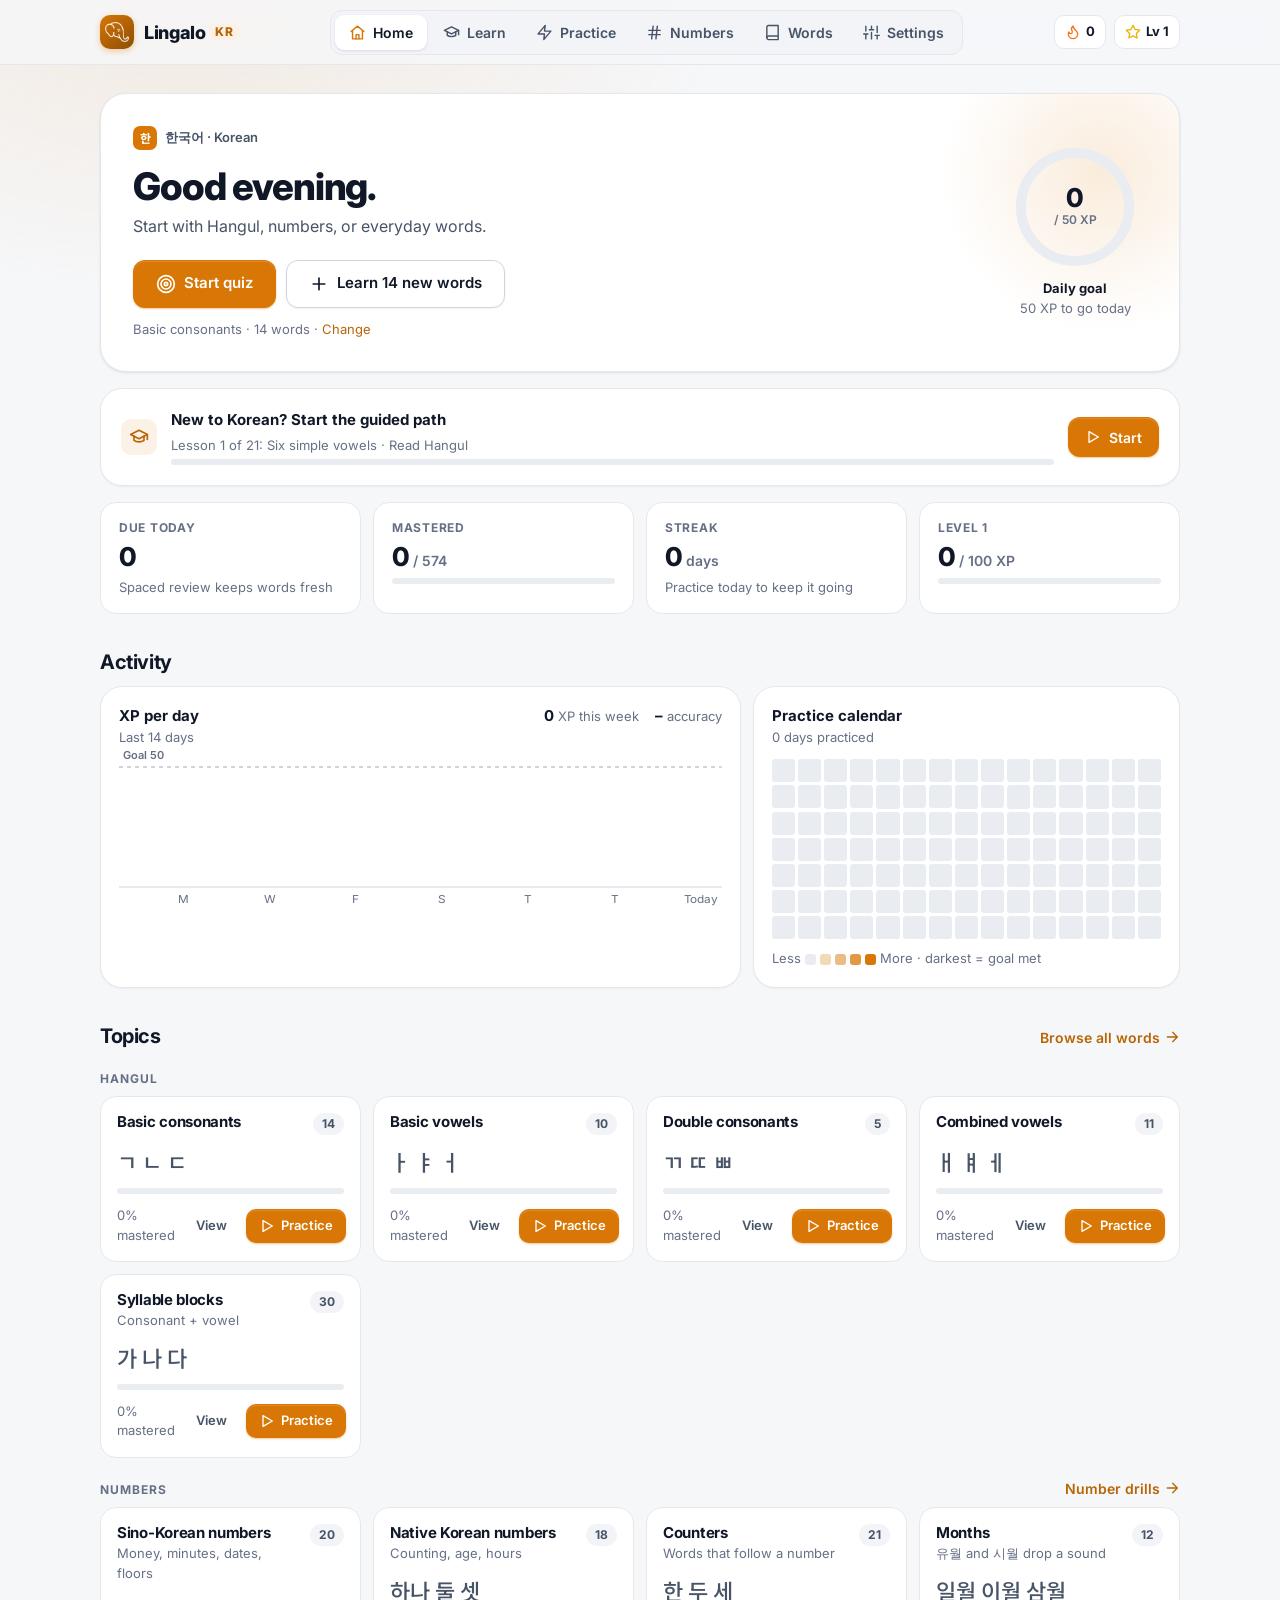
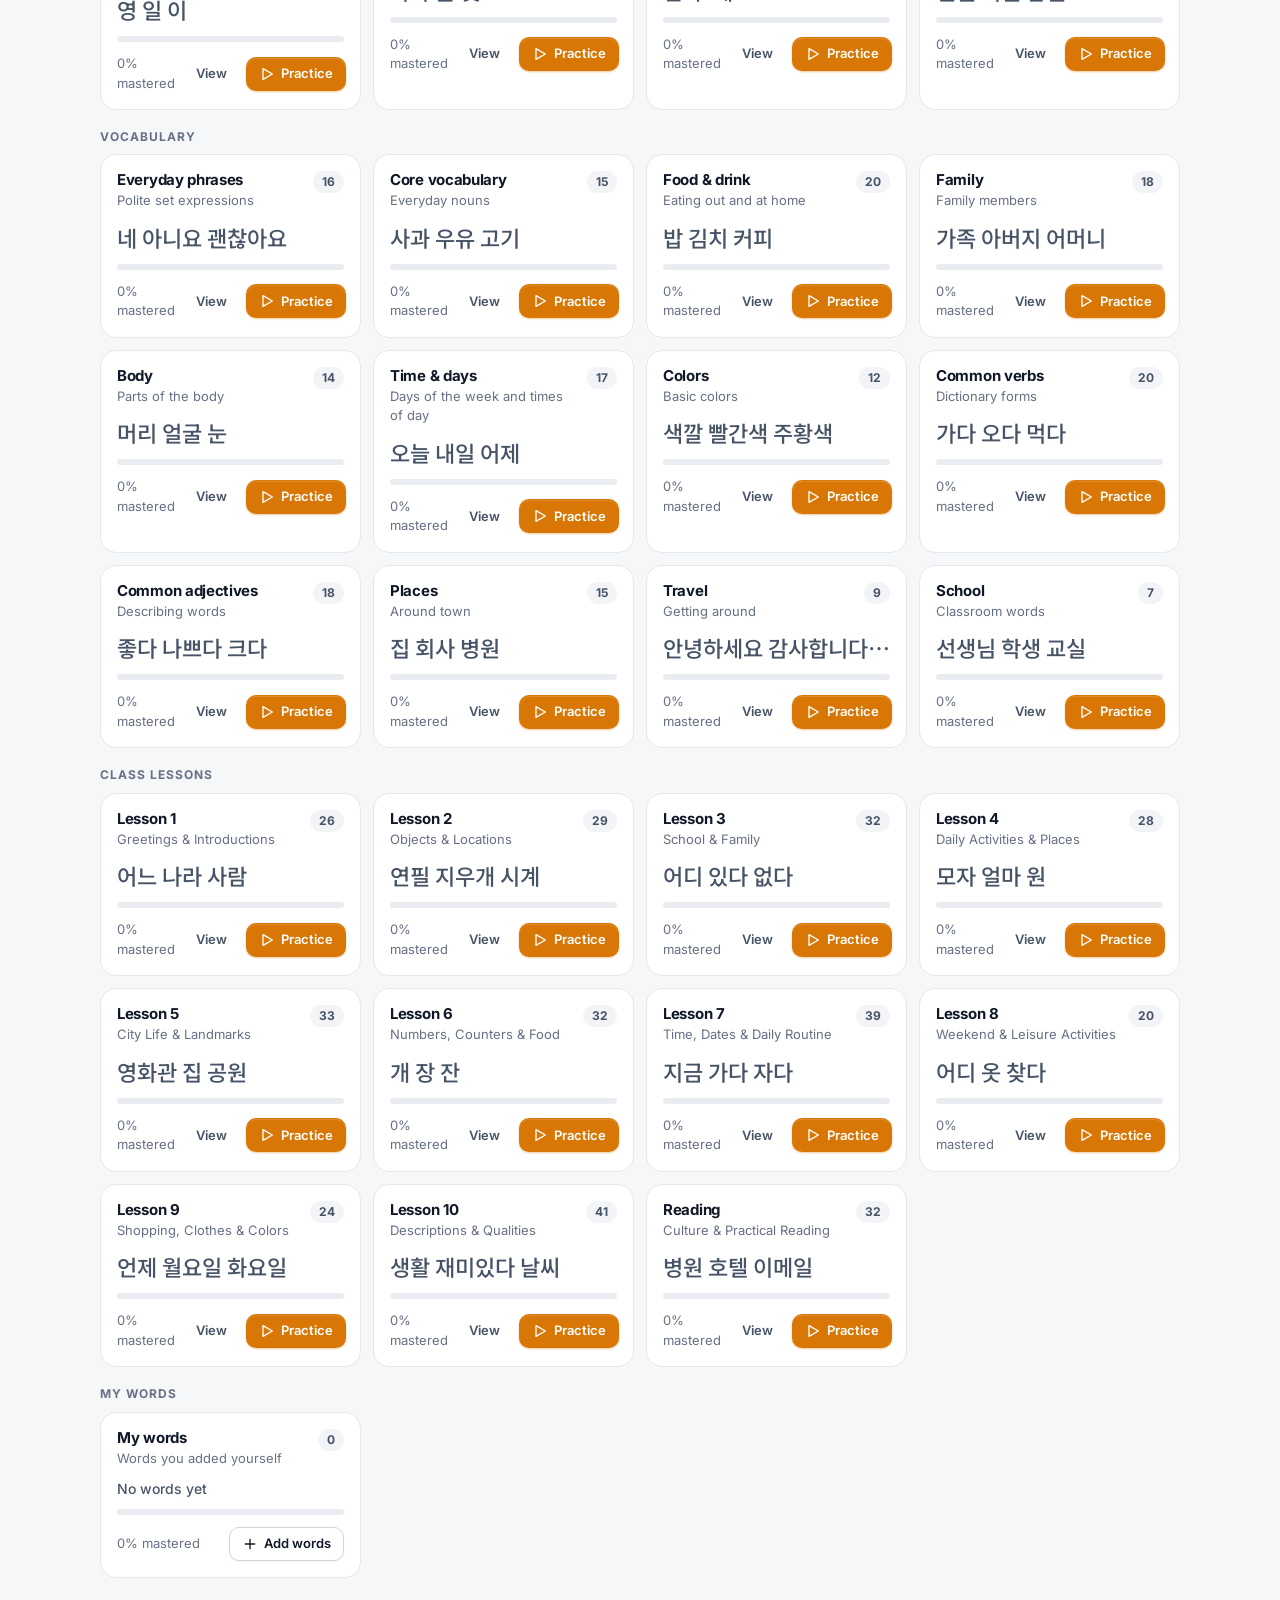
==== commit e1e86ac6: "Add letter mnemonics and a guided Learn path - Visual mnemonic for every Hangul letter (ㄱ = Gun, ㄴ =" ====
--- a/index.html
+++ b/index.html
@@ -4,7 +4,7 @@
     <meta charset="UTF-8">
     <meta name="viewport" content="width=device-width, initial-scale=1, viewport-fit=cover">
     <title>LingaloKR — Learn Korean</title>
-    <meta name="description" content="Learn Korean with LingaloKR: Hangul, numbers, and everyday words with spaced repetition, listening practice, quizzes, flashcards, and typing.">
+    <meta name="description" content="Learn Korean with LingaloKR: a guided path from Hangul to first words, numbers, and everyday words with spaced repetition, listening practice, quizzes, flashcards, and typing.">
     <meta property="og:title" content="LingaloKR">
     <meta property="og:description" content="Learn Korean: Hangul, numbers, and everyday words with spaced repetition.">
     <meta property="og:image" content="assets/logo.png">
@@ -62,6 +62,7 @@
             <symbol id="i-headphones" viewBox="0 0 24 24"><path d="M3 18v-6a9 9 0 0 1 18 0v6"/><path d="M21 19a2 2 0 0 1-2 2h-1v-6h3zM3 19a2 2 0 0 0 2 2h1v-6H3z"/></symbol>
             <symbol id="i-copy" viewBox="0 0 24 24"><rect x="9" y="9" width="13" height="13" rx="2"/><path d="M5 15H4a2 2 0 0 1-2-2V4a2 2 0 0 1 2-2h9a2 2 0 0 1 2 2v1"/></symbol>
             <symbol id="i-hash" viewBox="0 0 24 24"><path d="M4 9h16M4 15h16M10 3 8 21M16 3l-2 18"/></symbol>
+            <symbol id="i-learn" viewBox="0 0 24 24"><path d="M22 9 12 4 2 9l10 5 10-5z"/><path d="M6 11v5c3 2.5 9 2.5 12 0v-5"/><path d="M22 9v6"/></symbol>
             <symbol id="i-clock" viewBox="0 0 24 24"><circle cx="12" cy="12" r="10"/><path d="M12 6v6l4 2"/></symbol>
         </defs>
     </svg>
@@ -78,6 +79,7 @@
 
             <nav class="top-nav" aria-label="Main">
                 <a href="#/home" data-nav="home"><svg class="icon"><use href="#i-home"/></svg>Home</a>
+                <a href="#/learn" data-nav="learn"><svg class="icon"><use href="#i-learn"/></svg>Learn</a>
                 <a href="#/practice" data-nav="practice"><svg class="icon"><use href="#i-zap"/></svg>Practice</a>
                 <a href="#/numbers" data-nav="numbers"><svg class="icon"><use href="#i-hash"/></svg>Numbers</a>
                 <a href="#/words" data-nav="words"><svg class="icon"><use href="#i-book"/></svg>Words</a>
@@ -97,6 +99,7 @@
 
     <main id="main" class="app-main">
         <section id="view-home" class="view" hidden></section>
+        <section id="view-learn" class="view" hidden></section>
         <section id="view-practice" class="view" hidden></section>
         <section id="view-numbers" class="view" hidden></section>
         <section id="view-words" class="view" hidden></section>
@@ -106,6 +109,7 @@
     <!-- Mobile bottom navigation -->
     <nav class="bottom-nav" aria-label="Main">
         <a href="#/home" data-nav="home"><svg class="icon"><use href="#i-home"/></svg><span>Home</span></a>
+        <a href="#/learn" data-nav="learn"><svg class="icon"><use href="#i-learn"/></svg><span>Learn</span></a>
         <a href="#/practice" data-nav="practice"><svg class="icon"><use href="#i-zap"/></svg><span>Practice</span></a>
         <a href="#/numbers" data-nav="numbers"><svg class="icon"><use href="#i-hash"/></svg><span>Numbers</span></a>
         <a href="#/words" data-nav="words"><svg class="icon"><use href="#i-book"/></svg><span>Words</span></a>
@@ -164,6 +168,7 @@
     <script src="js/data.js"></script>
     <script src="js/korean_class_words.js"></script>
     <script src="js/examples.js"></script>
+    <script src="js/lessons.js"></script>
     <script src="js/app.js"></script>
 </body>
 </html>
--- a/css/styles.css
+++ b/css/styles.css
@@ -917,6 +917,70 @@
     resize: vertical; word-break: break-all;
 }
 
+/* Mnemonics */
+.mnemonic { display: flex; align-items: baseline; gap: 8px; flex-wrap: wrap; justify-content: center; margin-top: 8px; padding: 8px 12px; border-radius: var(--r); background: var(--accent-soft); color: var(--text-2); font-size: 14px; }
+.mnemonic strong { color: var(--accent-ink); font-weight: 800; }
+.mnemonic-sound { font-weight: 700; color: var(--text); }
+.mnemonic-sm { justify-content: flex-start; margin-top: 6px; padding: 5px 8px; font-size: 12.5px; gap: 6px; }
+.mnemonic-lg { font-size: 17px; padding: 10px 16px; }
+.feedback-ex strong { color: var(--accent-ink); }
+
+/* Learn: guided path */
+.guided-banner { display: flex; align-items: center; gap: 14px; margin-top: 16px; }
+.guided-banner .mode-icon { background: var(--accent-soft); color: var(--accent-ink); flex: none; }
+.guided-banner-text { flex: 1; display: flex; flex-direction: column; gap: 4px; min-width: 0; }
+.guided-summary { display: flex; align-items: center; justify-content: space-between; gap: 16px; }
+.guided-summary > div { flex: 1; display: flex; flex-direction: column; gap: 6px; max-width: 520px; }
+.guided-summary strong { font-size: 17px; }
+.section-head h2 { display: flex; align-items: center; gap: 10px; }
+.lesson-list { list-style: none; margin: 12px 0 0; padding: 0; display: flex; flex-direction: column; gap: 8px; }
+.lesson {
+    display: flex; align-items: center; gap: 14px;
+    padding: 12px 16px;
+    background: var(--surface);
+    border: 1px solid var(--border);
+    border-radius: var(--r-lg);
+}
+.lesson.is-next { border-color: var(--accent); box-shadow: 0 0 0 3px color-mix(in srgb, var(--accent) 12%, transparent); }
+.lesson-num {
+    width: 32px; height: 32px; border-radius: 50%; flex: none;
+    display: grid; place-items: center;
+    background: var(--surface-2); color: var(--text-3);
+    font-weight: 800; font-size: 13px;
+}
+.lesson.is-next .lesson-num { background: var(--accent); color: #fff; }
+.lesson.is-done .lesson-num { background: var(--success-soft); color: var(--success); }
+.lesson-body { flex: 1; display: flex; flex-direction: column; min-width: 0; }
+.lesson-body strong { font-size: 15px; }
+.lesson-desc { font-size: 15px; color: var(--text-2); white-space: nowrap; overflow: hidden; text-overflow: ellipsis; }
+.chart-note { margin: 4px 0 0; }
+.letter-grid { display: grid; grid-template-columns: repeat(auto-fill, minmax(150px, 1fr)); gap: 8px; }
+.letter-tile {
+    display: flex; flex-direction: column; align-items: flex-start; gap: 2px;
+    padding: 10px 12px;
+    text-align: left;
+    background: var(--surface);
+    border: 1px solid var(--border);
+    border-radius: var(--r);
+    transition: border-color .15s, background .15s;
+}
+.letter-tile:hover { border-color: var(--accent-line); background: var(--accent-soft); }
+.letter-tile.pulse { animation: pulse .4s var(--ease); }
+.letter-key { font-size: 28px; font-weight: 700; line-height: 1.2; }
+.letter-sound { font-size: 13px; font-weight: 700; color: var(--accent-ink); }
+.letter-mn { font-size: 12.5px; color: var(--text-3); line-height: 1.35; }
+.letter-mn strong { color: var(--text); }
+
+/* Teaching cards */
+.teach-intro { gap: 10px; padding: 28px 24px; }
+.teach-intro h2 { font-size: 28px; font-weight: 800; }
+.teach-preview { font-size: 30px; font-weight: 600; letter-spacing: .08em; color: var(--text-2); overflow-wrap: anywhere; }
+.teach-tips { margin: 4px 0; padding-left: 20px; text-align: left; color: var(--text-2); display: flex; flex-direction: column; gap: 6px; }
+.teach-sound { font-size: 22px; font-weight: 700; color: var(--accent-ink); }
+.teach-play { margin-top: 10px; }
+.teach-card .back-def { margin-top: 0; }
+.fc-actions .teach-next { flex: 1; }
+
 /* --- Responsive ---------------------------------------------------------- */
 @media (max-width: 1000px) {
     .stat-grid { grid-template-columns: repeat(2, 1fr); }
@@ -981,6 +1045,11 @@
     .start-bar { padding: 12px; }
     .start-bar .btn { padding: 0 18px; }
     .words-summary { flex-wrap: wrap; }
+    .guided-banner, .guided-summary { flex-wrap: wrap; }
+    .guided-banner .btn, .guided-summary .btn { flex: 1 1 100%; }
+    .lesson { padding: 10px 12px; gap: 10px; }
+    .letter-grid { grid-template-columns: 1fr 1fr; }
+    .bottom-nav a { font-size: 10px; }
 
     .study-bar { padding: 10px 12px; gap: 10px; }
     .prompt { padding: 22px 14px 18px; }
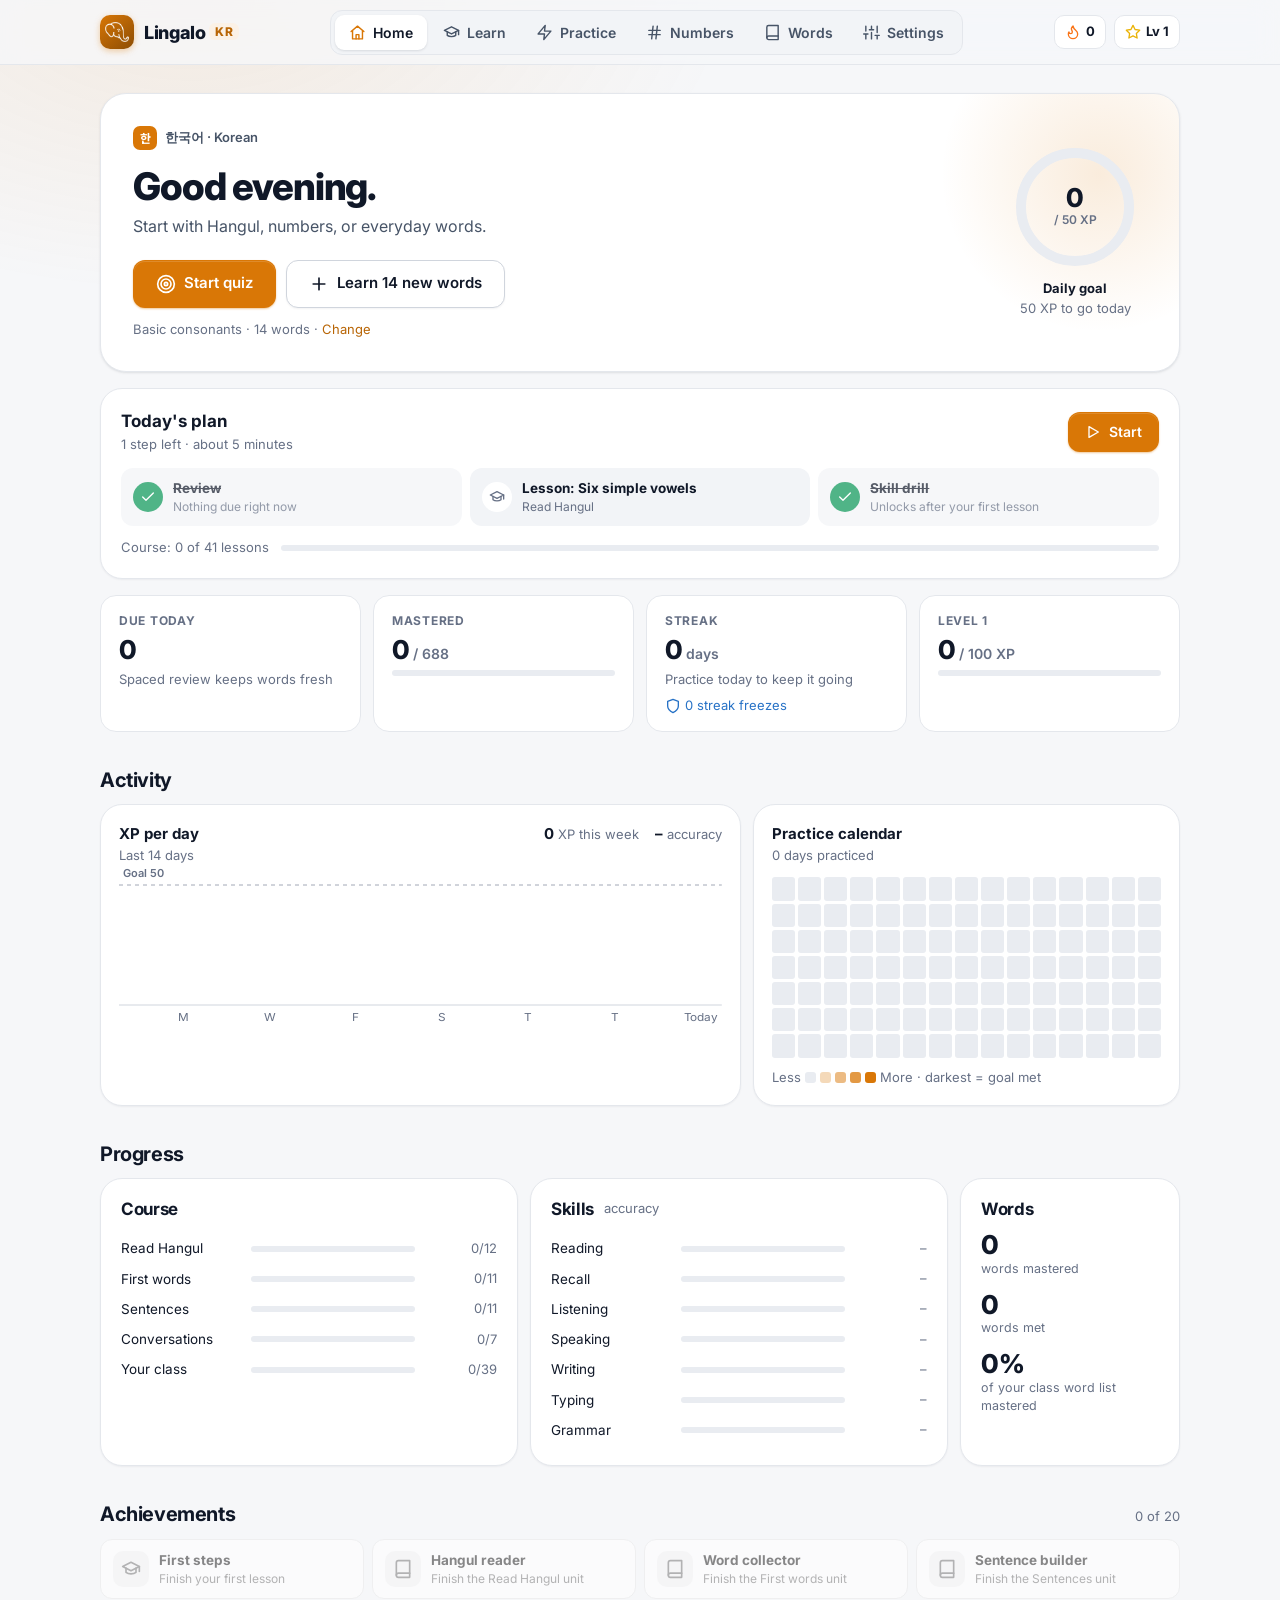
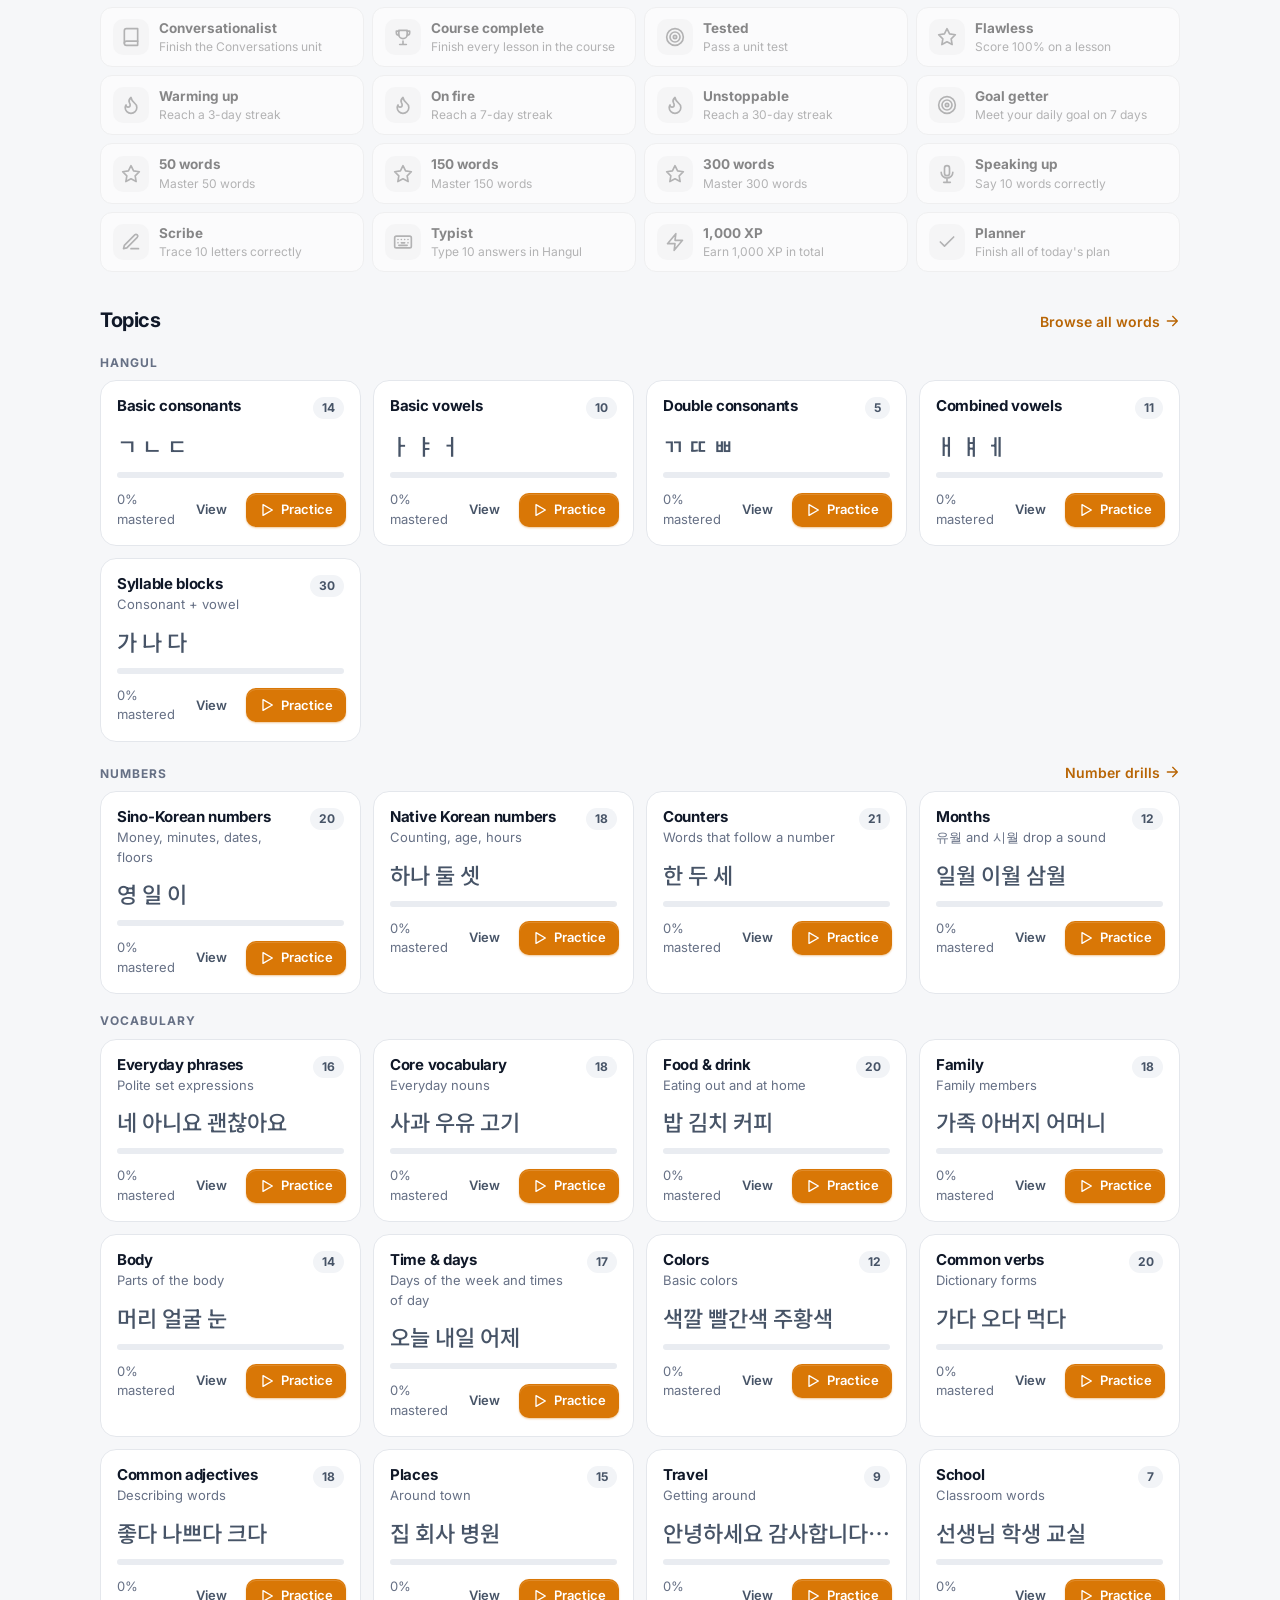
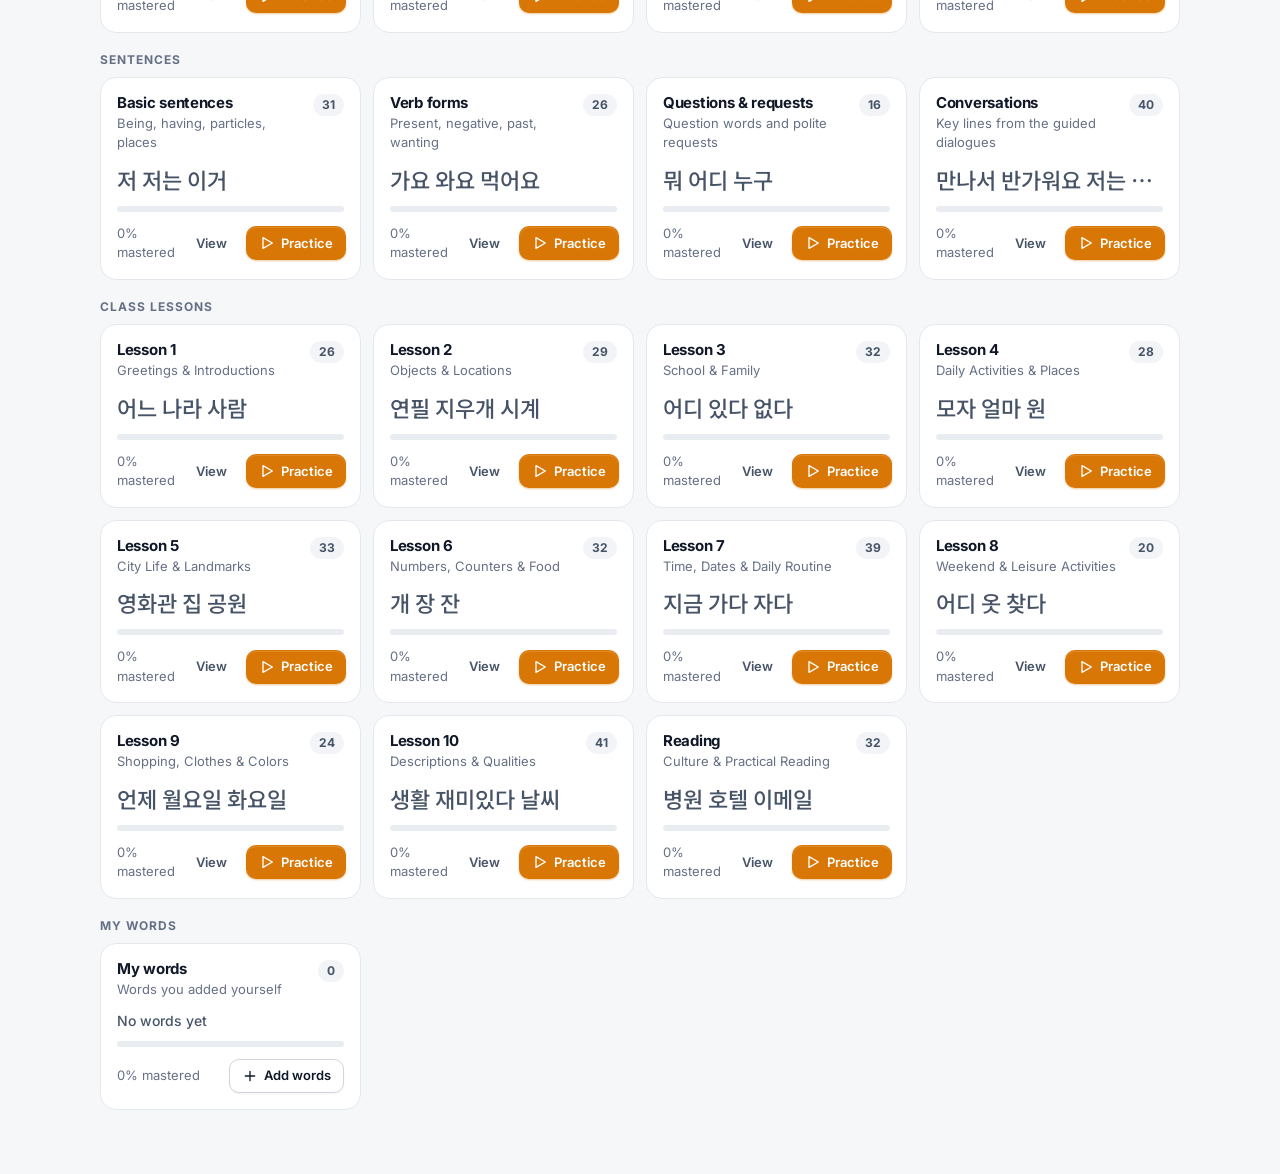
==== commit 5527963b: "Add speaking, writing, Hangul typing, daily plan, achievements and more - Speaking practice with the" ====
--- a/index.html
+++ b/index.html
@@ -63,6 +63,9 @@
             <symbol id="i-copy" viewBox="0 0 24 24"><rect x="9" y="9" width="13" height="13" rx="2"/><path d="M5 15H4a2 2 0 0 1-2-2V4a2 2 0 0 1 2-2h9a2 2 0 0 1 2 2v1"/></symbol>
             <symbol id="i-hash" viewBox="0 0 24 24"><path d="M4 9h16M4 15h16M10 3 8 21M16 3l-2 18"/></symbol>
             <symbol id="i-learn" viewBox="0 0 24 24"><path d="M22 9 12 4 2 9l10 5 10-5z"/><path d="M6 11v5c3 2.5 9 2.5 12 0v-5"/><path d="M22 9v6"/></symbol>
+            <symbol id="i-mic" viewBox="0 0 24 24"><rect x="9" y="2" width="6" height="12" rx="3"/><path d="M5 10a7 7 0 0 0 14 0M12 17v5M8 22h8"/></symbol>
+            <symbol id="i-pen" viewBox="0 0 24 24"><path d="M12 20h9"/><path d="M16.5 3.5a2.1 2.1 0 0 1 3 3L7 19l-4 1 1-4 12.5-12.5z"/></symbol>
+            <symbol id="i-shield" viewBox="0 0 24 24"><path d="M12 22s8-4 8-10V5l-8-3-8 3v7c0 6 8 10 8 10z"/></symbol>
             <symbol id="i-clock" viewBox="0 0 24 24"><circle cx="12" cy="12" r="10"/><path d="M12 6v6l4 2"/></symbol>
         </defs>
     </svg>
@@ -169,6 +172,11 @@
     <script src="js/korean_class_words.js"></script>
     <script src="js/examples.js"></script>
     <script src="js/lessons.js"></script>
+    <script src="js/strokes.js"></script>
     <script src="js/app.js"></script>
+    <script src="js/speaking.js"></script>
+    <script src="js/writing.js"></script>
+    <script src="js/keyboard.js"></script>
+    <script src="js/achievements.js"></script>
 </body>
 </html>
--- a/css/styles.css
+++ b/css/styles.css
@@ -980,6 +980,192 @@
 .teach-play { margin-top: 10px; }
 .teach-card .back-def { margin-top: 0; }
 .fc-actions .teach-next { flex: 1; }
+.unit-desc { margin: 2px 0 0; }
+
+/* Syllable block diagrams: consonant / vowel / final in their slots */
+.tone-c { color: var(--accent-ink); }
+.tone-v { color: color-mix(in srgb, #2e90fa 80%, var(--text)); }
+.tone-f { color: color-mix(in srgb, #12b76a 75%, var(--text)); }
+.block-demo { display: flex; flex-direction: column; align-items: center; gap: 8px; margin: 0; padding: 8px; border-radius: var(--r); cursor: default; }
+.block-demo[role="button"] { cursor: pointer; }
+.block-demo[role="button"]:hover { background: var(--surface-2); }
+.block-demo.pulse { animation: pulse .4s var(--ease); }
+.block-demo figcaption { display: flex; flex-direction: column; align-items: center; font-size: 15px; }
+.block-demo figcaption strong { font-size: 20px; }
+.block {
+    display: grid; gap: 4px;
+    width: 136px; padding: 6px;
+    border: 2px dashed var(--border-strong);
+    border-radius: var(--r);
+    grid-template-areas: "c v";
+    grid-template-columns: minmax(0, 1fr) minmax(0, 1fr);
+}
+.block.has-final { grid-template-areas: "c v" "f f"; }
+.block-under { grid-template-areas: "c" "v"; grid-template-columns: 1fr; }
+.block-under.has-final { grid-template-areas: "c" "v" "f"; }
+.part { min-width: 0; display: flex; flex-direction: column; align-items: center; justify-content: center; min-height: 52px; border-radius: 8px; font-size: 28px; font-weight: 700; line-height: 1.1; }
+.part small { font-size: 9px; font-weight: 700; text-transform: uppercase; letter-spacing: 0; opacity: .8; font-family: var(--font-ui); max-width: 100%; overflow: hidden; text-overflow: ellipsis; }
+.part-c { grid-area: c; background: var(--accent-soft); color: var(--accent-ink); }
+.part-v { grid-area: v; background: color-mix(in srgb, #2e90fa 13%, var(--surface)); color: color-mix(in srgb, #2e90fa 80%, var(--text)); }
+.part-f { grid-area: f; background: color-mix(in srgb, #12b76a 13%, var(--surface)); color: color-mix(in srgb, #12b76a 75%, var(--text)); }
+.part.is-empty { background: var(--surface-2); color: var(--text-3); border: 1.5px dashed var(--border-strong); }
+.block-row { display: flex; flex-wrap: wrap; justify-content: center; gap: 8px; margin-top: 4px; }
+.block-row .block { width: 124px; }
+.block-row .part { min-height: 44px; font-size: 24px; }
+
+/* Concept cards */
+.concept-card { align-items: stretch; text-align: left; gap: 10px; padding: 24px; }
+.concept-card .prompt-label { text-align: center; }
+.concept-card h2 { font-size: 24px; font-weight: 800; text-align: center; }
+.concept-card p { color: var(--text-2); font-size: 15.5px; line-height: 1.55; }
+.concept-card p strong { color: var(--text); }
+.concept-table-wrap { overflow-x: auto; }
+.concept-table { width: 100%; border-collapse: collapse; font-size: 14.5px; }
+.concept-table th { text-align: left; font-size: 12px; text-transform: uppercase; letter-spacing: .05em; color: var(--text-3); padding: 6px 10px; border-bottom: 1px solid var(--border-strong); }
+.concept-table td { padding: 8px 10px; border-bottom: 1px solid var(--border); }
+.concept-table td.lang-text { font-size: 17px; font-weight: 600; }
+.dialogue { display: flex; flex-direction: column; gap: 8px; }
+.dialogue-line {
+    display: flex; align-items: flex-start; gap: 10px;
+    max-width: 88%; padding: 10px 12px;
+    text-align: left;
+    background: var(--surface-2);
+    border: 1px solid var(--border);
+    border-radius: 14px 14px 14px 4px;
+}
+.dialogue-line.is-b { align-self: flex-end; background: var(--accent-soft); border-color: var(--accent-line); border-radius: 14px 14px 4px 14px; }
+.dialogue-line:hover { border-color: var(--accent); }
+.dialogue-line.pulse { animation: pulse .4s var(--ease); }
+.dialogue-line > .icon { color: var(--text-3); margin-top: 3px; }
+.dialogue-who { font-size: 11px; font-weight: 800; text-transform: uppercase; color: var(--text-3); min-width: 34px; margin-top: 4px; }
+.dialogue-text { display: flex; flex-direction: column; gap: 1px; font-size: 14px; color: var(--text-2); }
+.dialogue-text .lang-text { font-size: 17px; font-weight: 600; color: var(--text); }
+
+/* Build and order exercises */
+.build-stage { display: flex; align-items: center; gap: 14px; margin-top: 8px; }
+.build-stage .block { width: 168px; }
+.build-result { font-size: 40px; font-weight: 700; min-width: 64px; }
+.tile-bank { display: flex; flex-wrap: wrap; justify-content: center; gap: 8px; }
+.tile {
+    min-width: 52px; height: 52px; padding: 0 14px;
+    font-size: 22px; font-weight: 600;
+    background: var(--surface);
+    border: 1.5px solid var(--border-strong);
+    border-bottom-width: 3px;
+    border-radius: var(--r);
+    color: var(--text);
+}
+.tile:hover:not(:disabled) { border-color: var(--accent); }
+.tile.is-vowel { color: color-mix(in srgb, #2e90fa 80%, var(--text)); }
+.tile-bank .tile:disabled { opacity: .3; }
+.order-line { display: flex; flex-wrap: wrap; justify-content: center; gap: 8px; min-height: 60px; width: 100%; margin-top: 8px; padding: 6px; border-bottom: 2px solid var(--border-strong); align-items: center; }
+.order-line .tile { font-size: 19px; height: 46px; }
+
+/* Block builder on the Learn page */
+.builder { display: grid; grid-template-columns: 220px 1fr; gap: 20px; align-items: start; }
+.builder-out { display: flex; justify-content: center; position: sticky; top: calc(var(--header-h) + 12px); }
+.builder-out .block { width: 150px; }
+.builder-out .part { min-height: 62px; font-size: 34px; }
+.builder-pick { display: flex; flex-direction: column; gap: 14px; min-width: 0; }
+.builder-label { display: block; font-size: 12px; font-weight: 700; text-transform: uppercase; letter-spacing: .06em; color: var(--text-3); margin-bottom: 6px; }
+.builder-chips { display: flex; flex-wrap: wrap; gap: 6px; }
+.builder-chip { min-width: 40px; height: 40px; padding: 0 8px; font-size: 18px; border-radius: 10px; border: 1px solid var(--border); background: var(--surface-2); color: var(--text); }
+.builder-chip:hover { border-color: var(--accent-line); }
+.builder-chip.is-on { background: var(--accent); border-color: var(--accent); color: #fff; }
+
+/* Learn tabs, unit tests, notes */
+.learn-tabs { margin-bottom: 18px; }
+.learn-tabs button { padding: 0 14px; }
+.section-first { margin-top: 0; }
+.placement { display: flex; align-items: center; gap: 14px; margin-top: 12px; }
+.placement > div { flex: 1; display: flex; flex-direction: column; }
+.placement .mode-icon { background: var(--accent-soft); color: var(--accent-ink); flex: none; }
+.lesson-test { border-style: dashed; }
+.lesson-test .lesson-num { background: var(--accent-soft); color: var(--accent-ink); }
+.notes-list { display: flex; flex-direction: column; gap: 8px; }
+.note-item { background: var(--surface); border: 1px solid var(--border); border-radius: var(--r-lg); }
+.note-item summary { display: flex; flex-direction: column; gap: 1px; padding: 12px 16px; cursor: pointer; }
+.note-item[open] summary { border-bottom: 1px solid var(--border); }
+.note-item .concept-card { border: 0; box-shadow: none; border-radius: 0 0 var(--r-lg) var(--r-lg); }
+.setting-row.is-disabled { opacity: .55; }
+
+/* Today's plan */
+.plan { margin-top: 16px; }
+.plan-head { display: flex; align-items: center; justify-content: space-between; gap: 12px; }
+.plan-head > div { display: flex; flex-direction: column; }
+.plan-head strong { font-size: 17px; }
+.plan-steps { list-style: none; margin: 14px 0 0; padding: 0; display: grid; grid-template-columns: repeat(3, 1fr); gap: 8px; }
+.plan-steps li { display: flex; align-items: center; gap: 10px; padding: 10px 12px; border-radius: var(--r); background: var(--surface-2); min-width: 0; }
+.plan-steps li > span:last-child { display: flex; flex-direction: column; min-width: 0; }
+.plan-steps strong { font-size: 13.5px; white-space: nowrap; overflow: hidden; text-overflow: ellipsis; }
+.plan-steps small { font-size: 12px; color: var(--text-3); }
+.plan-check { width: 30px; height: 30px; flex: none; border-radius: 50%; display: grid; place-items: center; background: var(--surface); color: var(--text-3); }
+.plan-steps li.is-done { opacity: .7; }
+.plan-steps li.is-done .plan-check { background: var(--success); color: #fff; }
+.plan-steps li.is-done strong { text-decoration: line-through; }
+.plan-course { display: flex; align-items: center; gap: 12px; margin-top: 12px; }
+.plan-course .bar { flex: 1; }
+.plan-note { color: var(--text-2); margin-top: 6px; }
+.freeze-note { display: inline-flex; align-items: center; gap: 4px; color: color-mix(in srgb, #2e90fa 75%, var(--text)); }
+
+/* Progress and achievements */
+.progress-grid { display: grid; grid-template-columns: 1fr 1fr 220px; gap: 12px; margin-top: 12px; }
+.progress-grid .panel + .panel { margin-top: 0; }
+.progress-row { display: grid; grid-template-columns: 120px 1fr 72px; align-items: center; gap: 10px; padding: 5px 0; font-size: 13.5px; }
+.progress-row > span:last-child { text-align: right; }
+.progress-words { display: flex; flex-direction: column; gap: 12px; }
+.progress-words .panel-head { margin-bottom: 0; }
+.big-stat { display: flex; flex-direction: column; }
+.big-stat strong { font-size: 26px; font-weight: 800; line-height: 1.1; }
+.big-stat span { font-size: 12.5px; color: var(--text-3); }
+.badge-grid { display: grid; grid-template-columns: repeat(auto-fill, minmax(210px, 1fr)); gap: 8px; margin-top: 12px; }
+.badge { display: flex; align-items: center; gap: 10px; padding: 10px 12px; border-radius: var(--r); border: 1px solid var(--border); background: var(--surface); opacity: .5; filter: grayscale(1); }
+.badge.is-earned { opacity: 1; filter: none; border-color: var(--accent-line); }
+.badge > span:last-child { display: flex; flex-direction: column; min-width: 0; }
+.badge strong { font-size: 13.5px; }
+.badge small { font-size: 12px; color: var(--text-3); }
+.badge-icon { width: 36px; height: 36px; flex: none; border-radius: 10px; display: grid; place-items: center; background: var(--surface-2); color: var(--text-3); }
+.badge.is-earned .badge-icon { background: var(--accent); color: #fff; }
+
+/* Speaking */
+.mic-btn { margin-top: 14px; }
+.mic-btn.is-listening { animation: listen-pulse 1.2s infinite; background: var(--danger); box-shadow: 0 6px 20px color-mix(in srgb, var(--danger) 40%, transparent); }
+@keyframes listen-pulse { 50% { transform: scale(1.08); } }
+.speak-note { font-size: 14.5px; min-height: 22px; text-align: center; }
+.speak-note .lang-text { font-weight: 700; color: var(--text); }
+
+/* Writing */
+.write-row { display: flex; gap: 20px; align-items: flex-start; justify-content: center; flex-wrap: wrap; margin-top: 6px; }
+.write-demo { display: flex; flex-direction: column; align-items: center; gap: 4px; max-width: 200px; text-align: center; }
+.stroke-bg { fill: var(--surface-2); }
+.stroke-grid { stroke: var(--border-strong); stroke-width: .6; stroke-dasharray: 2 2; fill: none; }
+.stroke-ghost { fill: none; stroke: var(--surface-3); stroke-width: 7; stroke-linecap: round; stroke-linejoin: round; }
+.stroke-ink { fill: none; stroke: var(--accent); stroke-width: 7; stroke-linecap: round; stroke-linejoin: round; }
+.stroke-demo.is-animated .stroke-ink { stroke-dasharray: 1; stroke-dashoffset: 1; animation: stroke-draw .6s ease-out forwards; }
+.stroke-num circle { fill: var(--text); }
+.stroke-num text { fill: var(--bg); font-size: 7px; font-weight: 800; font-family: var(--font-ui); }
+.stroke-demo.is-animated .stroke-num { opacity: 0; animation: fade-in .2s forwards; }
+@keyframes stroke-draw { to { stroke-dashoffset: 0; } }
+@keyframes fade-in { to { opacity: 1; } }
+.write-pad-wrap { position: relative; width: 260px; height: 260px; border-radius: 14px; overflow: hidden; background: var(--surface-2); border: 1.5px solid var(--border-strong); }
+.write-guide, .write-pad { position: absolute; inset: 0; width: 100%; height: 100%; }
+.write-guide .stroke-ghost { stroke-width: 9; }
+.write-pad { touch-action: none; cursor: crosshair; }
+
+/* Hangul typing */
+.ko-field { min-height: 56px; width: 100%; max-width: 420px; margin-top: 10px; padding: 10px 14px; border: 2px solid var(--border-strong); border-radius: var(--r); background: var(--surface); font-size: 26px; font-weight: 600; text-align: center; }
+.ko-field.is-right { border-color: var(--success); background: var(--success-soft); }
+.ko-field.is-wrong { border-color: var(--danger); background: var(--danger-soft); }
+.ko-caret { display: inline-block; width: 2px; height: 1em; margin-left: 2px; vertical-align: -0.12em; background: var(--accent); animation: blink 1s infinite; }
+.ko-keyboard { display: flex; flex-direction: column; gap: 6px; align-items: center; }
+.ko-row { display: flex; gap: 5px; justify-content: center; width: 100%; }
+.ko-key { position: relative; flex: 0 1 46px; height: 50px; min-width: 0; border-radius: 9px; border: 1px solid var(--border-strong); border-bottom-width: 3px; background: var(--surface); font-size: 19px; font-weight: 600; color: var(--text); }
+.ko-key small { position: absolute; top: 2px; right: 4px; font-size: 9px; color: var(--text-3); font-family: var(--font-ui); font-weight: 600; }
+.ko-key.is-vowel { color: color-mix(in srgb, #2e90fa 80%, var(--text)); }
+.ko-key:hover:not(:disabled) { border-color: var(--accent); }
+.ko-key.is-on { background: var(--accent); color: #fff; border-color: var(--accent); }
+.ko-wide { flex-basis: 62px; font-size: 18px; }
+.ko-space { flex: 0 1 260px; font-size: 13px; color: var(--text-3); }
 
 /* --- Responsive ---------------------------------------------------------- */
 @media (max-width: 1000px) {
@@ -988,7 +1174,7 @@
 }
 
 @media (max-width: 860px) {
-    .activity, .num-systems { grid-template-columns: 1fr; }
+    .activity, .num-systems, .progress-grid { grid-template-columns: 1fr; }
     .top-nav { display: none; }
     .header-right { margin-left: auto; }
     .bottom-nav {
@@ -1049,6 +1235,24 @@
     .guided-banner .btn, .guided-summary .btn { flex: 1 1 100%; }
     .lesson { padding: 10px 12px; gap: 10px; }
     .letter-grid { grid-template-columns: 1fr 1fr; }
+    .builder { grid-template-columns: 1fr; }
+    .plan-steps { grid-template-columns: 1fr; }
+    .plan-head .btn { flex: none; }
+    .progress-row { grid-template-columns: 96px 1fr 64px; }
+    .placement { flex-wrap: wrap; }
+    .learn-tabs { width: 100%; }
+    .learn-tabs button { flex: 1; padding: 0 6px; font-size: 12.5px; }
+    .ko-row { gap: 3px; }
+    .ko-key { height: 46px; font-size: 17px; border-radius: 7px; }
+    .ko-key small { display: none; }
+    .write-pad-wrap { width: 240px; height: 240px; }
+    .write-row { gap: 12px; }
+    .builder-out { position: static; }
+    .builder-chip { min-width: 36px; height: 36px; font-size: 16px; }
+    .concept-card { padding: 18px 14px; }
+    .concept-card h2 { font-size: 21px; }
+    .dialogue-line { max-width: 100%; }
+    .tile { min-width: 46px; height: 48px; font-size: 20px; }
     .bottom-nav a { font-size: 10px; }
 
     .study-bar { padding: 10px 12px; gap: 10px; }
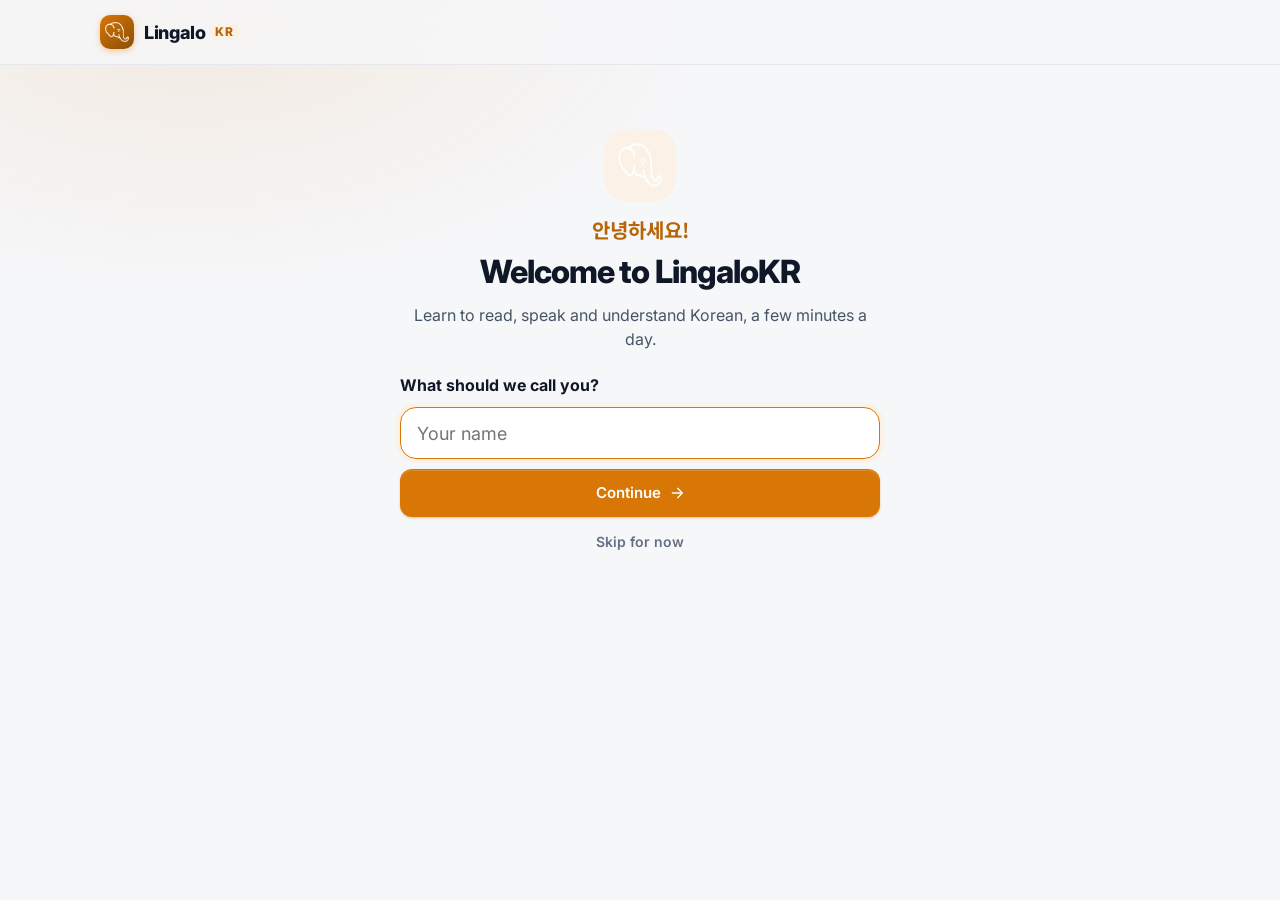
==== commit 200fc057: "Simplify the UI and add a welcome screen - First visit: a welcome screen asks what to call you, then" ====
--- a/index.html
+++ b/index.html
@@ -66,6 +66,8 @@
             <symbol id="i-mic" viewBox="0 0 24 24"><rect x="9" y="2" width="6" height="12" rx="3"/><path d="M5 10a7 7 0 0 0 14 0M12 17v5M8 22h8"/></symbol>
             <symbol id="i-pen" viewBox="0 0 24 24"><path d="M12 20h9"/><path d="M16.5 3.5a2.1 2.1 0 0 1 3 3L7 19l-4 1 1-4 12.5-12.5z"/></symbol>
             <symbol id="i-shield" viewBox="0 0 24 24"><path d="M12 22s8-4 8-10V5l-8-3-8 3v7c0 6 8 10 8 10z"/></symbol>
+            <symbol id="i-chevron-right" viewBox="0 0 24 24"><path d="m9 6 6 6-6 6"/></symbol>
+            <symbol id="i-gear" viewBox="0 0 24 24"><circle cx="12" cy="12" r="3"/><path d="M19.4 15a1.7 1.7 0 0 0 .3 1.8l.1.1a2 2 0 1 1-2.8 2.8l-.1-.1a1.7 1.7 0 0 0-1.8-.3 1.7 1.7 0 0 0-1 1.5V21a2 2 0 1 1-4 0v-.1a1.7 1.7 0 0 0-1.1-1.5 1.7 1.7 0 0 0-1.8.3l-.1.1a2 2 0 1 1-2.8-2.8l.1-.1a1.7 1.7 0 0 0 .3-1.8 1.7 1.7 0 0 0-1.5-1H3a2 2 0 1 1 0-4h.1a1.7 1.7 0 0 0 1.5-1.1 1.7 1.7 0 0 0-.3-1.8l-.1-.1a2 2 0 1 1 2.8-2.8l.1.1a1.7 1.7 0 0 0 1.8.3H9a1.7 1.7 0 0 0 1-1.5V3a2 2 0 1 1 4 0v.1a1.7 1.7 0 0 0 1 1.5 1.7 1.7 0 0 0 1.8-.3l.1-.1a2 2 0 1 1 2.8 2.8l-.1.1a1.7 1.7 0 0 0-.3 1.8V9a1.7 1.7 0 0 0 1.5 1H21a2 2 0 1 1 0 4h-.1a1.7 1.7 0 0 0-1.5 1z"/></symbol>
             <symbol id="i-clock" viewBox="0 0 24 24"><circle cx="12" cy="12" r="10"/><path d="M12 6v6l4 2"/></symbol>
         </defs>
     </svg>
@@ -84,18 +86,17 @@
                 <a href="#/home" data-nav="home"><svg class="icon"><use href="#i-home"/></svg>Home</a>
                 <a href="#/learn" data-nav="learn"><svg class="icon"><use href="#i-learn"/></svg>Learn</a>
                 <a href="#/practice" data-nav="practice"><svg class="icon"><use href="#i-zap"/></svg>Practice</a>
-                <a href="#/numbers" data-nav="numbers"><svg class="icon"><use href="#i-hash"/></svg>Numbers</a>
+                <a href="#/progress" data-nav="progress"><svg class="icon"><use href="#i-trophy"/></svg>Progress</a>
                 <a href="#/words" data-nav="words"><svg class="icon"><use href="#i-book"/></svg>Words</a>
-                <a href="#/settings" data-nav="settings"><svg class="icon"><use href="#i-settings"/></svg>Settings</a>
             </nav>
 
             <div class="header-right">
-                <div class="chip chip-streak" title="Daily streak">
+                <a class="chip chip-streak" href="#/progress" title="Daily streak" aria-label="Streak: see your progress">
                     <svg class="icon"><use href="#i-flame"/></svg><span id="hdr-streak">0</span>
-                </div>
-                <div class="chip chip-level" title="Level">
-                    <svg class="icon"><use href="#i-star"/></svg><span>Lv <span id="hdr-level">1</span></span>
-                </div>
+                </a>
+                <a class="icon-btn header-settings" href="#/settings" data-nav="settings" aria-label="Settings" title="Settings">
+                    <svg class="icon"><use href="#i-gear"/></svg>
+                </a>
             </div>
         </div>
     </header>
@@ -104,6 +105,7 @@
         <section id="view-home" class="view" hidden></section>
         <section id="view-learn" class="view" hidden></section>
         <section id="view-practice" class="view" hidden></section>
+        <section id="view-progress" class="view" hidden></section>
         <section id="view-numbers" class="view" hidden></section>
         <section id="view-words" class="view" hidden></section>
         <section id="view-settings" class="view" hidden></section>
@@ -114,9 +116,8 @@
         <a href="#/home" data-nav="home"><svg class="icon"><use href="#i-home"/></svg><span>Home</span></a>
         <a href="#/learn" data-nav="learn"><svg class="icon"><use href="#i-learn"/></svg><span>Learn</span></a>
         <a href="#/practice" data-nav="practice"><svg class="icon"><use href="#i-zap"/></svg><span>Practice</span></a>
-        <a href="#/numbers" data-nav="numbers"><svg class="icon"><use href="#i-hash"/></svg><span>Numbers</span></a>
+        <a href="#/progress" data-nav="progress"><svg class="icon"><use href="#i-trophy"/></svg><span>Progress</span></a>
         <a href="#/words" data-nav="words"><svg class="icon"><use href="#i-book"/></svg><span>Words</span></a>
-        <a href="#/settings" data-nav="settings"><svg class="icon"><use href="#i-settings"/></svg><span>Settings</span></a>
     </nav>
 
     <!-- Study session (full screen) -->
--- a/css/styles.css
+++ b/css/styles.css
@@ -1167,6 +1167,90 @@
 .ko-wide { flex-basis: 62px; font-size: 18px; }
 .ko-space { flex: 0 1 260px; font-size: 13px; color: var(--text-3); }
 
+/* --- Simplified layout: welcome, home, collapsible sections ---------------- */
+.sr-only { position: absolute; width: 1px; height: 1px; padding: 0; margin: -1px; overflow: hidden; clip: rect(0 0 0 0); white-space: nowrap; border: 0; }
+a.chip { color: var(--text); text-decoration: none; }
+a.chip:hover { border-color: var(--accent-line); }
+.header-settings { color: var(--text-2); }
+.header-settings.is-active { color: var(--accent-ink); background: var(--accent-soft); }
+.text-input { height: 42px; padding: 0 12px; border-radius: var(--r); border: 1px solid var(--border-strong); background: var(--surface); color: var(--text); min-width: 0; width: min(260px, 100%); }
+.text-input:focus { outline: 0; border-color: var(--accent); box-shadow: 0 0 0 3px var(--accent-soft); }
+.setting-row > label { display: flex; flex-direction: column; min-width: 0; }
+.setting-row > label small { font-size: 12.5px; color: var(--text-3); }
+
+/* Welcome */
+body.is-welcome .top-nav, body.is-welcome .bottom-nav, body.is-welcome .header-right { display: none; }
+body.is-welcome .app-main { padding-bottom: 48px; }
+.welcome { max-width: 480px; margin: 4vh auto 0; display: flex; flex-direction: column; align-items: center; text-align: center; gap: 8px; }
+.welcome-mark { width: 72px; height: 72px; border-radius: 22px; display: grid; place-items: center; background: var(--accent-soft); margin-bottom: 6px; }
+.welcome-mark img { width: 44px; height: 44px; }
+.welcome-hello { font-size: 20px; font-weight: 700; color: var(--accent-ink); }
+.welcome h1 { font-size: 32px; font-weight: 800; letter-spacing: -.03em; }
+.welcome .lead { margin-bottom: 14px; }
+.welcome-form { width: 100%; display: flex; flex-direction: column; gap: 10px; text-align: left; }
+.welcome-form label { font-weight: 700; font-size: 16px; }
+.welcome-form input { height: 52px; padding: 0 16px; font-size: 18px; border-radius: var(--r-lg); border: 1.5px solid var(--border-strong); background: var(--surface); color: var(--text); }
+.welcome-form input:focus { outline: 0; border-color: var(--accent); box-shadow: 0 0 0 4px var(--accent-soft); }
+.welcome-skip { margin-top: 6px; color: var(--text-3); font-size: 14px; }
+.start-choices { width: 100%; display: flex; flex-direction: column; gap: 10px; }
+.start-choice { display: flex; align-items: center; gap: 14px; width: 100%; padding: 16px; text-align: left; background: var(--surface); border: 1.5px solid var(--border); border-radius: var(--r-lg); color: var(--text); transition: border-color .15s, background .15s; }
+.start-choice:hover, .start-choice:focus-visible { border-color: var(--accent); background: var(--accent-soft); }
+.start-choice > span:nth-child(2) { flex: 1; display: flex; flex-direction: column; gap: 2px; }
+.start-choice strong { font-size: 16px; }
+.start-choice small { font-size: 13.5px; color: var(--text-3); }
+.start-choice .mode-icon { background: var(--accent-soft); color: var(--accent-ink); flex: none; }
+.start-choice > .icon { color: var(--text-3); }
+
+/* Home */
+.home-hero { display: grid; grid-template-columns: 1fr 220px; gap: 24px; padding: 28px; background: var(--surface); border: 1px solid var(--border); border-radius: var(--r-xl); box-shadow: var(--shadow-sm); }
+.home-hero h1 { font-size: 34px; font-weight: 800; letter-spacing: -.03em; }
+.home-hero .plan-steps { margin-top: 18px; grid-template-columns: 1fr; max-width: 520px; }
+.plan-steps li.is-current { background: var(--accent-soft); outline: 1.5px solid var(--accent-line); }
+.plan-steps li.is-current .plan-check { background: var(--accent); color: #fff; }
+.home-side { display: flex; flex-direction: column; align-items: center; justify-content: center; gap: 10px; text-align: center; padding-left: 24px; border-left: 1px solid var(--border); }
+.home-streak { display: inline-flex; align-items: center; gap: 5px; font-size: 13.5px; color: var(--text-2); flex-wrap: wrap; justify-content: center; }
+.home-streak .icon:first-child { color: #f97316; }
+.home-cards { display: grid; grid-template-columns: repeat(3, 1fr); gap: 12px; margin-top: 14px; }
+.home-card, .inline-card { display: flex; align-items: center; gap: 14px; padding: 16px; background: var(--surface); border: 1px solid var(--border); border-radius: var(--r-lg); color: var(--text); transition: border-color .15s, box-shadow .15s; }
+.home-card:hover, .inline-card:hover { text-decoration: none; border-color: var(--accent-line); box-shadow: var(--shadow); }
+.home-card .mode-icon, .inline-card .mode-icon { flex: none; background: var(--accent-soft); color: var(--accent-ink); }
+.home-card-body { flex: 1; display: flex; flex-direction: column; gap: 4px; min-width: 0; }
+.home-card-body small { color: var(--text-3); font-size: 13px; }
+.inline-card { margin-bottom: 16px; }
+.inline-card > span:nth-child(2) { flex: 1; display: flex; flex-direction: column; }
+.inline-card small { color: var(--text-3); font-size: 13px; }
+.inline-card > .icon { color: var(--text-3); }
+
+/* Collapsible sections */
+details > summary { list-style: none; cursor: pointer; }
+details > summary::-webkit-details-marker { display: none; }
+.summary-chevron { color: var(--text-3); transition: transform .2s var(--ease); flex: none; }
+details[open] > summary .summary-chevron { transform: rotate(180deg); }
+.topic-group { border-top: 1px solid var(--border); }
+.topic-group + .topic-group { margin-top: 0; }
+.topic-group > summary { display: flex; align-items: center; gap: 10px; padding: 12px 2px; }
+.topic-group-title { flex: 1; font-weight: 700; }
+.topic-group .check-chips { padding-bottom: 8px; }
+.group-toggle { margin: 0 0 12px 2px; }
+.more-modes { margin-top: 12px; }
+.more-modes > summary { display: inline-flex; align-items: center; gap: 6px; font-weight: 600; font-size: 14px; color: var(--accent-ink); padding: 4px 0; }
+.more-modes .mode-grid { margin-top: 10px; }
+.options-panel > summary { display: flex; align-items: center; gap: 10px; }
+.options-panel > summary h2 { font-size: 17px; font-weight: 700; }
+.options-panel > summary .muted { flex: 1; }
+.options-panel[open] > summary { margin-bottom: 14px; }
+.panel + .options-panel { margin-top: 16px; }
+.unit { margin-top: 14px; background: var(--surface); border: 1px solid var(--border); border-radius: var(--r-xl); }
+.unit-head { display: flex; align-items: center; gap: 12px; padding: 16px 18px; }
+.unit-title { flex: 1; display: flex; flex-direction: column; min-width: 0; }
+.unit-title strong { font-size: 17px; }
+.unit-title small { font-size: 13px; color: var(--text-3); }
+.unit .lesson-list { margin: 0; padding: 0 12px 12px; }
+.lesson { width: 100%; text-align: left; color: var(--text); cursor: pointer; }
+.lesson:hover { border-color: var(--accent-line); }
+.lesson-go { display: inline-flex; align-items: center; gap: 4px; font-size: 13px; font-weight: 700; color: var(--text-3); flex: none; }
+.lesson.is-next .lesson-go { color: var(--accent-ink); }
+
 /* --- Responsive ---------------------------------------------------------- */
 @media (max-width: 1000px) {
     .stat-grid { grid-template-columns: repeat(2, 1fr); }
@@ -1174,7 +1258,13 @@
 }
 
 @media (max-width: 860px) {
-    .activity, .num-systems, .progress-grid { grid-template-columns: 1fr; }
+    .activity, .num-systems, .progress-grid, .home-cards { grid-template-columns: 1fr; }
+    .home-hero { grid-template-columns: 1fr; padding: 22px; }
+    .home-side { flex-direction: row; flex-wrap: wrap; justify-content: flex-start; text-align: left; padding: 16px 0 0; border-left: 0; border-top: 1px solid var(--border); }
+    .home-side .goal-text { align-items: flex-start; }
+    .home-side .ring-wrap { width: 84px; height: 84px; }
+    .home-side .ring { width: 84px; height: 84px; }
+    .home-side .ring-label strong { font-size: 19px; }
     .top-nav { display: none; }
     .header-right { margin-left: auto; }
     .bottom-nav {
@@ -1237,6 +1327,11 @@
     .letter-grid { grid-template-columns: 1fr 1fr; }
     .builder { grid-template-columns: 1fr; }
     .plan-steps { grid-template-columns: 1fr; }
+    .home-hero h1, .welcome h1 { font-size: 27px; }
+    .home-hero .hero-actions .btn { flex: 1 1 100%; }
+    .unit-head { padding: 14px; gap: 10px; }
+    .unit-title small { display: none; }
+    .unit .lesson-list { padding: 0 8px 8px; }
     .plan-head .btn { flex: none; }
     .progress-row { grid-template-columns: 96px 1fr 64px; }
     .placement { flex-wrap: wrap; }
